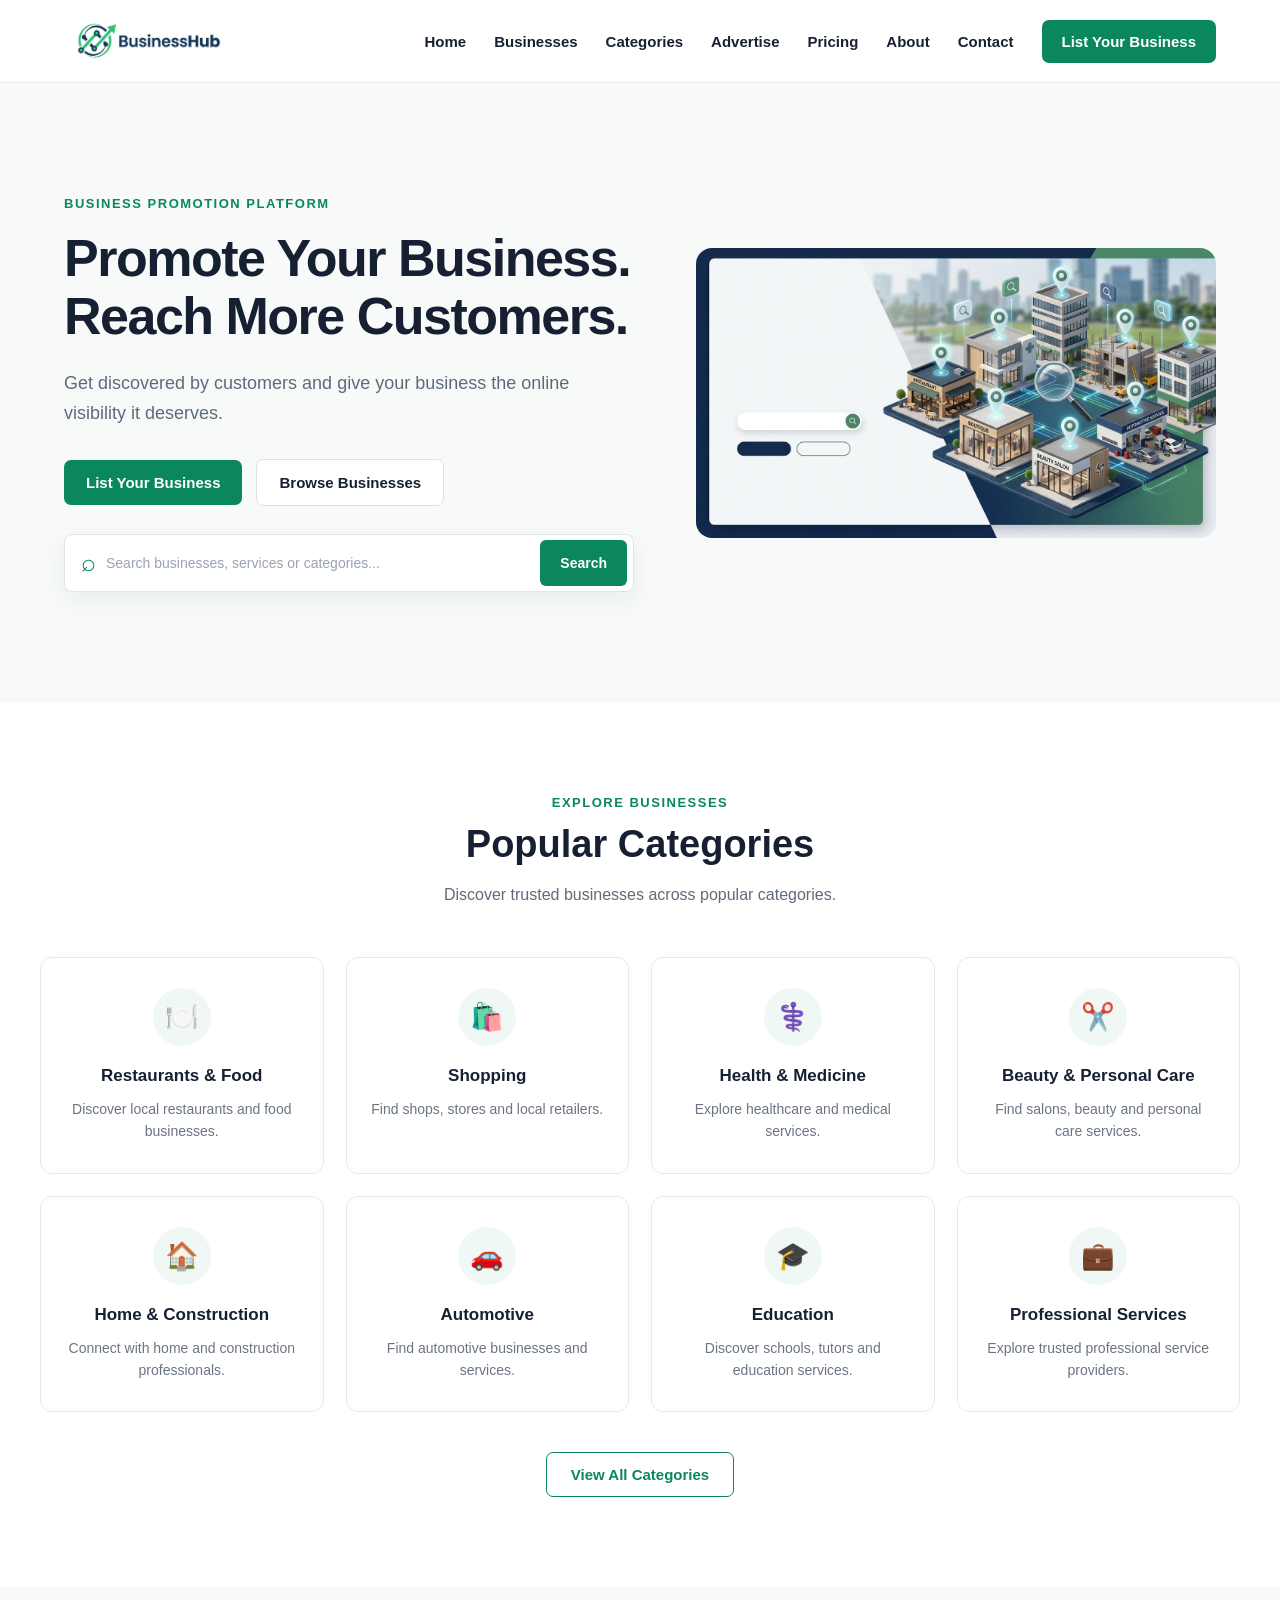
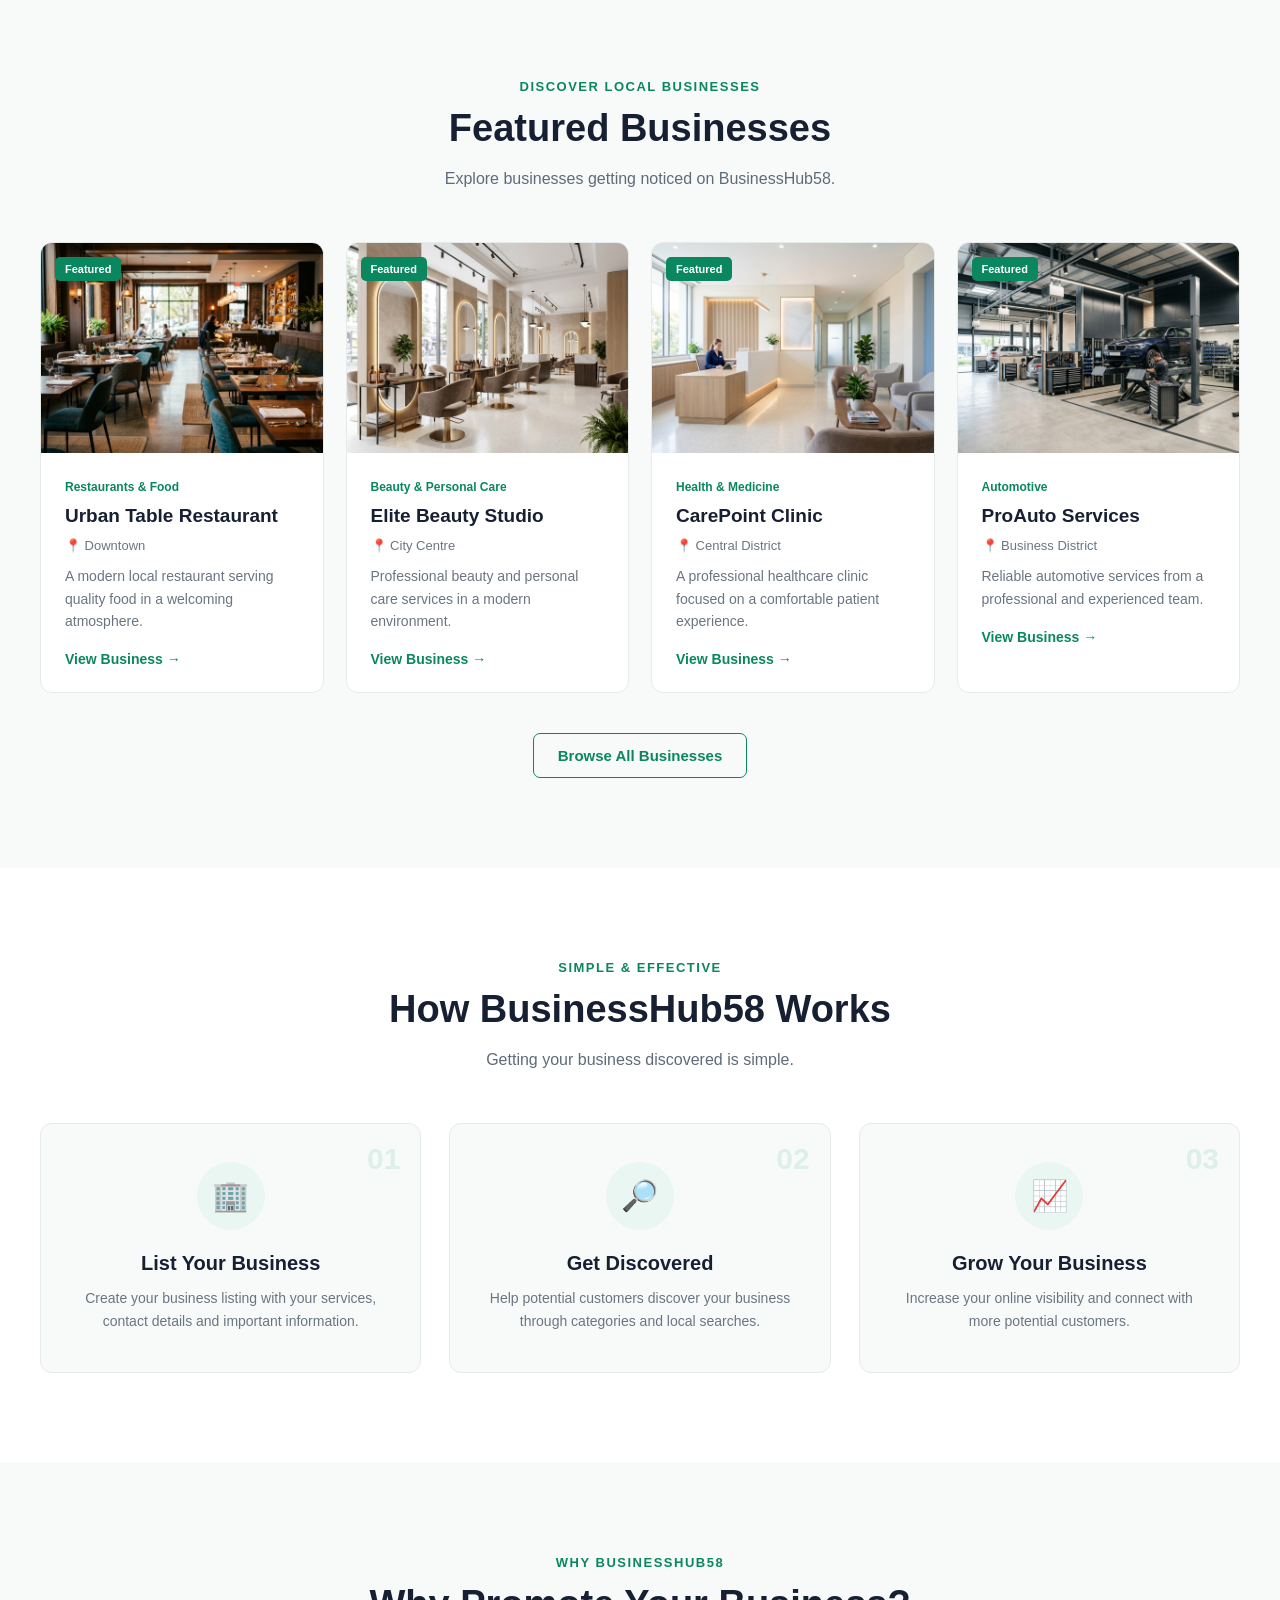
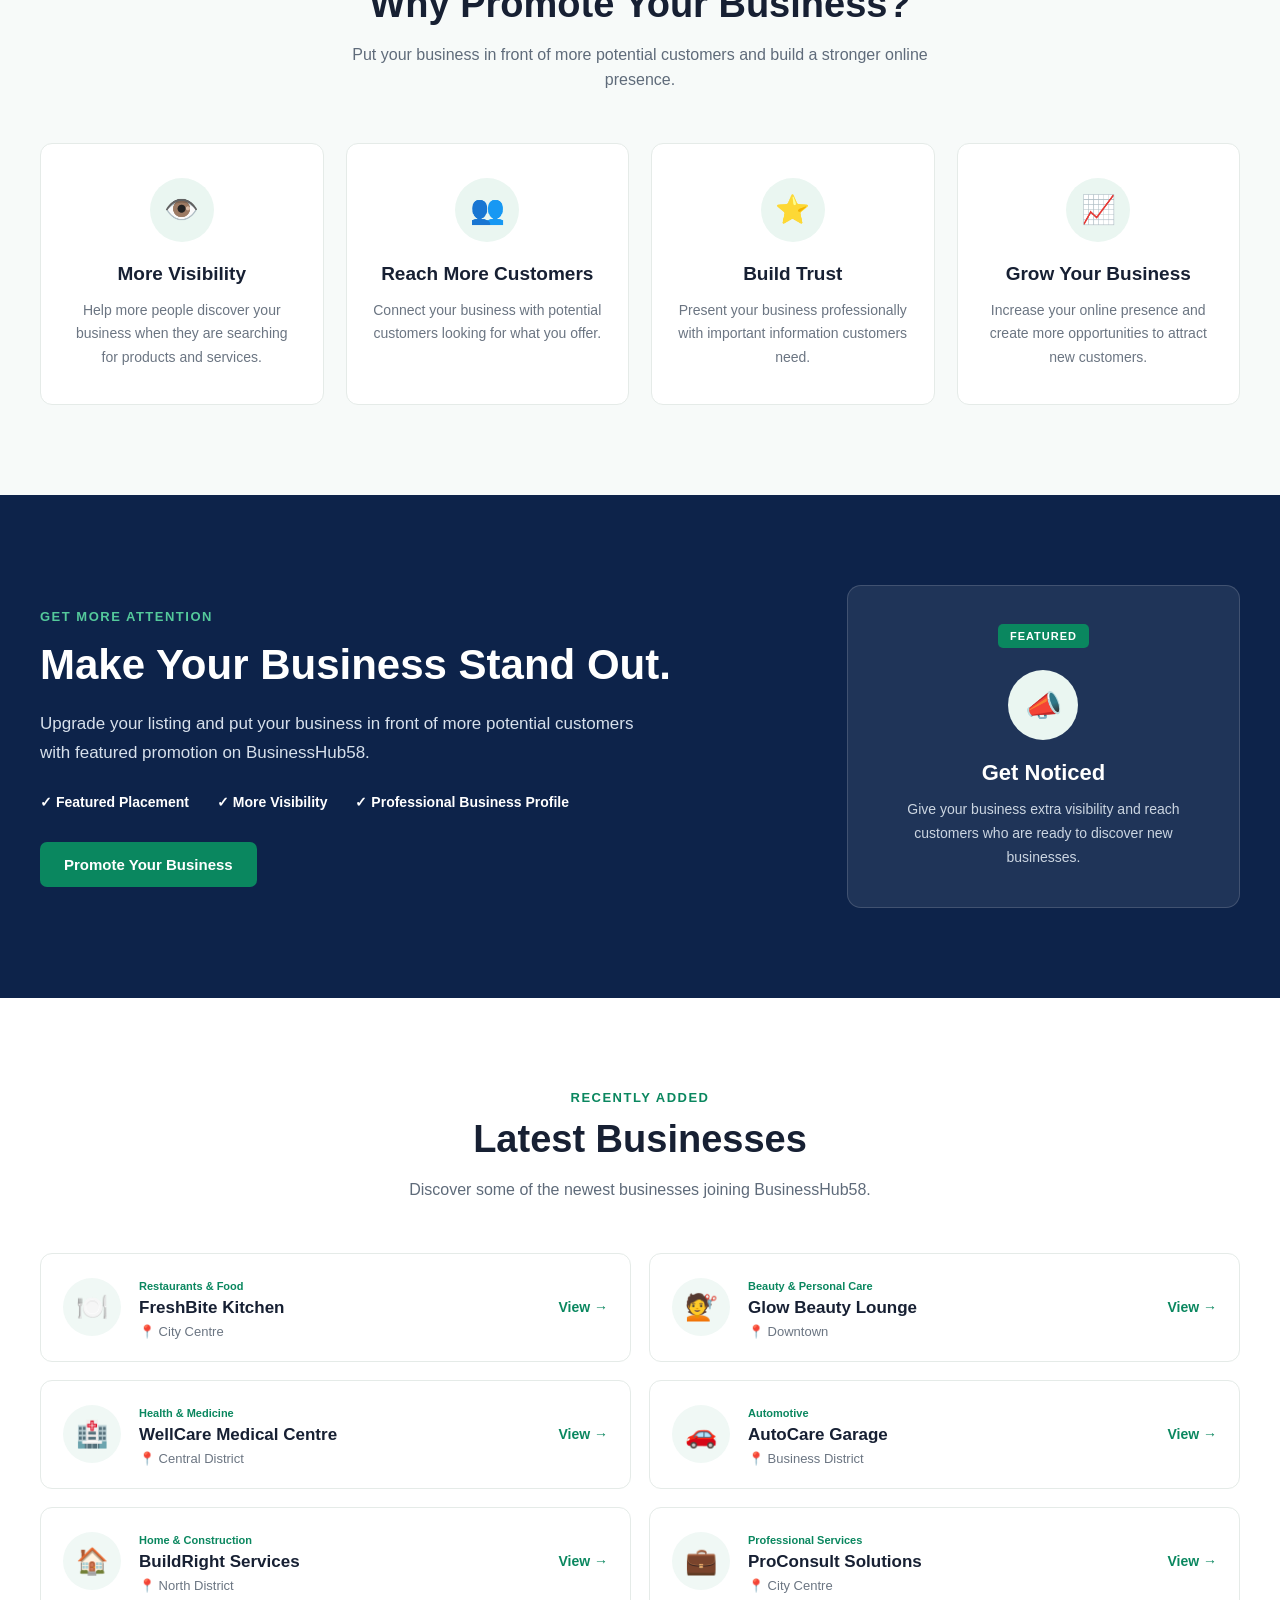
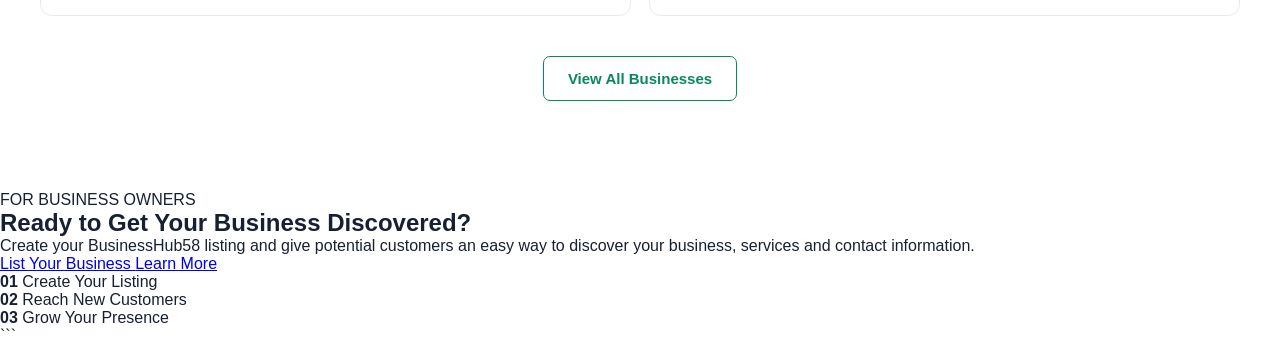
==== index.html @ c96c50dd "Add Business Owner CTA Section to index.html" ====
<!DOCTYPE html>
<html lang="en">
<head>
    <meta charset="UTF-8">
    <meta name="viewport" content="width=device-width, initial-scale=1.0">

    <title>BusinessHub58 | Promote Your Business</title>

    <link rel="stylesheet" href="style.css">
</head>

<body>

    <!-- Header -->
    <header class="header">
        <div class="nav-container">

            <a href="index.html" class="logo">
                <img src="BusinessHub58%20logo.jpg" alt="BusinessHub58">
            </a>

            <nav class="nav-menu">
                <a href="index.html">Home</a>
                <a href="#">Businesses</a>
                <a href="#">Categories</a>
                <a href="#">Advertise</a>
                <a href="#">Pricing</a>
                <a href="#">About</a>
                <a href="#">Contact</a>

                <a href="#" class="business-btn">List Your Business</a>
            </nav>

        </div>
    </header>


    <!-- Hero Section -->
    <section class="hero">
        <div class="hero-container">

            <div class="hero-content">

                <span class="hero-label">BUSINESS PROMOTION PLATFORM</span>

                <h1>Promote Your Business.<br>Reach More Customers.</h1>

                <p>
                    Get discovered by customers and give your business
                    the online visibility it deserves.
                </p>

                <div class="hero-buttons">
                    <a href="#" class="primary-btn">List Your Business</a>
                    <a href="#" class="secondary-btn">Browse Businesses</a>
                </div>

                <div class="hero-search">
                    <span class="search-icon">⌕</span>

                    <input
                        type="text"
                        placeholder="Search businesses, services or categories..."
                    >

                    <button>Search</button>
                </div>

            </div>

            <div class="hero-image">
                <img
                    src="businesshub58-hero.jpg"
                    alt="BusinessHub58 business promotion"
                >
            </div>

        </div>
    </section>
<!-- Popular Categories Section -->
<section class="categories">
    <div class="categories-container">

        <div class="section-heading">
            <span>EXPLORE BUSINESSES</span>
            <h2>Popular Categories</h2>
            <p>Discover trusted businesses across popular categories.</p>
        </div>

        <div class="categories-grid">

            <a href="#" class="category-card">
                <div class="category-icon">🍽️</div>
                <h3>Restaurants & Food</h3>
                <p>Discover local restaurants and food businesses.</p>
            </a>

            <a href="#" class="category-card">
                <div class="category-icon">🛍️</div>
                <h3>Shopping</h3>
                <p>Find shops, stores and local retailers.</p>
            </a>

            <a href="#" class="category-card">
                <div class="category-icon">⚕️</div>
                <h3>Health & Medicine</h3>
                <p>Explore healthcare and medical services.</p>
            </a>

            <a href="#" class="category-card">
                <div class="category-icon">✂️</div>
                <h3>Beauty & Personal Care</h3>
                <p>Find salons, beauty and personal care services.</p>
            </a>

            <a href="#" class="category-card">
                <div class="category-icon">🏠</div>
                <h3>Home & Construction</h3>
                <p>Connect with home and construction professionals.</p>
            </a>

            <a href="#" class="category-card">
                <div class="category-icon">🚗</div>
                <h3>Automotive</h3>
                <p>Find automotive businesses and services.</p>
            </a>

            <a href="#" class="category-card">
                <div class="category-icon">🎓</div>
                <h3>Education</h3>
                <p>Discover schools, tutors and education services.</p>
            </a>

            <a href="#" class="category-card">
                <div class="category-icon">💼</div>
                <h3>Professional Services</h3>
                <p>Explore trusted professional service providers.</p>
            </a>

        </div>

        <div class="categories-action">
            <a href="#" class="view-all-btn">View All Categories</a>
        </div>

    </div>
</section>
    <!-- Featured Businesses Section -->
<section class="featured-businesses">
    <div class="featured-container">

        <div class="section-heading">
            <span>DISCOVER LOCAL BUSINESSES</span>
            <h2>Featured Businesses</h2>
            <p>Explore businesses getting noticed on BusinessHub58.</p>
        </div>

        <div class="featured-grid">

            <!-- Business 1 -->
            <article class="business-card">

                <div class="business-image">
                    <img src="featured-restaurant.jpg" alt="Modern local restaurant">
                    <span class="featured-badge">Featured</span>
                </div>

                <div class="business-content">
                    <span class="business-category">Restaurants & Food</span>

                    <h3>Urban Table Restaurant</h3>

                    <p class="business-location">📍 Downtown</p>

                    <p class="business-description">
                        A modern local restaurant serving quality food in a welcoming atmosphere.
                    </p>

                    <a href="#" class="business-link">View Business →</a>
                </div>

            </article>


            <!-- Business 2 -->
            <article class="business-card">

                <div class="business-image">
                    <img src="featured-salon.jpg" alt="Modern beauty salon">
                    <span class="featured-badge">Featured</span>
                </div>

                <div class="business-content">
                    <span class="business-category">Beauty & Personal Care</span>

                    <h3>Elite Beauty Studio</h3>

                    <p class="business-location">📍 City Centre</p>

                    <p class="business-description">
                        Professional beauty and personal care services in a modern environment.
                    </p>

                    <a href="#" class="business-link">View Business →</a>
                </div>

            </article>


            <!-- Business 3 -->
            <article class="business-card">

                <div class="business-image">
                    <img src="featured-clinic.jpg" alt="Modern medical clinic">
                    <span class="featured-badge">Featured</span>
                </div>

                <div class="business-content">
                    <span class="business-category">Health & Medicine</span>

                    <h3>CarePoint Clinic</h3>

                    <p class="business-location">📍 Central District</p>

                    <p class="business-description">
                        A professional healthcare clinic focused on a comfortable patient experience.
                    </p>

                    <a href="#" class="business-link">View Business →</a>
                </div>

            </article>


            <!-- Business 4 -->
            <article class="business-card">

                <div class="business-image">
                    <img src="featured-automotive.jpg" alt="Modern automotive service workshop">
                    <span class="featured-badge">Featured</span>
                </div>

                <div class="business-content">
                    <span class="business-category">Automotive</span>

                    <h3>ProAuto Services</h3>

                    <p class="business-location">📍 Business District</p>

                    <p class="business-description">
                        Reliable automotive services from a professional and experienced team.
                    </p>

                    <a href="#" class="business-link">View Business →</a>
                </div>

            </article>

        </div>

        <div class="featured-action">
            <a href="#" class="view-all-btn">Browse All Businesses</a>
        </div>

    </div>
</section>
    <!-- How BusinessHub58 Works Section -->
<section class="how-it-works">
    <div class="how-container">

        <div class="section-heading">
            <span>SIMPLE & EFFECTIVE</span>
            <h2>How BusinessHub58 Works</h2>
            <p>Getting your business discovered is simple.</p>
        </div>

        <div class="steps-grid">

            <!-- Step 1 -->
            <div class="step-card">
                <div class="step-number">01</div>

                <div class="step-icon">🏢</div>

                <h3>List Your Business</h3>

                <p>
                    Create your business listing with your services,
                    contact details and important information.
                </p>
            </div>


            <!-- Step 2 -->
            <div class="step-card">
                <div class="step-number">02</div>

                <div class="step-icon">🔎</div>

                <h3>Get Discovered</h3>

                <p>
                    Help potential customers discover your business
                    through categories and local searches.
                </p>
            </div>


            <!-- Step 3 -->
            <div class="step-card">
                <div class="step-number">03</div>

                <div class="step-icon">📈</div>

                <h3>Grow Your Business</h3>

                <p>
                    Increase your online visibility and connect
                    with more potential customers.
                </p>
            </div>

        </div>

    </div>
</section>
    <!-- Why Promote Your Business Section -->
<section class="why-promote">
    <div class="why-container">

        <div class="section-heading">
            <span>WHY BUSINESSHUB58</span>
            <h2>Why Promote Your Business?</h2>
            <p>
                Put your business in front of more potential customers
                and build a stronger online presence.
            </p>
        </div>

        <div class="benefits-grid">

            <!-- Benefit 1 -->
            <div class="benefit-card">

                <div class="benefit-icon">👁️</div>

                <h3>More Visibility</h3>

                <p>
                    Help more people discover your business when
                    they are searching for products and services.
                </p>

            </div>

            <!-- Benefit 2 -->
            <div class="benefit-card">

                <div class="benefit-icon">👥</div>

                <h3>Reach More Customers</h3>

                <p>
                    Connect your business with potential customers
                    looking for what you offer.
                </p>

            </div>

            <!-- Benefit 3 -->
            <div class="benefit-card">

                <div class="benefit-icon">⭐</div>

                <h3>Build Trust</h3>

                <p>
                    Present your business professionally with
                    important information customers need.
                </p>

            </div>

            <!-- Benefit 4 -->
            <div class="benefit-card">

                <div class="benefit-icon">📈</div>

                <h3>Grow Your Business</h3>

                <p>
                    Increase your online presence and create more
                    opportunities to attract new customers.
                </p>

            </div>

        </div>

    </div>
</section>
    <!-- Featured Promotion CTA Section -->
<section class="promotion-cta">
    <div class="promotion-container">

        <div class="promotion-content">

            <span class="promotion-label">GET MORE ATTENTION</span>

            <h2>Make Your Business Stand Out.</h2>

            <p>
                Upgrade your listing and put your business in front of
                more potential customers with featured promotion on
                BusinessHub58.
            </p>

            <div class="promotion-features">

                <span>✓ Featured Placement</span>
                <span>✓ More Visibility</span>
                <span>✓ Professional Business Profile</span>

            </div>

            <a href="#" class="promotion-btn">
                Promote Your Business
            </a>

        </div>

        <div class="promotion-highlight">

            <div class="highlight-badge">FEATURED</div>

            <div class="highlight-icon">📣</div>

            <h3>Get Noticed</h3>

            <p>
                Give your business extra visibility and reach
                customers who are ready to discover new businesses.
            </p>

        </div>

    </div>
</section>
    <!-- Latest Businesses Section -->
<section class="latest-businesses">
    <div class="latest-container">

        <div class="section-heading">
            <span>RECENTLY ADDED</span>
            <h2>Latest Businesses</h2>
            <p>Discover some of the newest businesses joining BusinessHub58.</p>
        </div>

        <div class="latest-grid">

            <!-- Business 1 -->
            <article class="latest-card">

                <div class="latest-icon">🍽️</div>

                <div class="latest-content">
                    <span class="latest-category">Restaurants & Food</span>
                    <h3>FreshBite Kitchen</h3>
                    <p>📍 City Centre</p>
                </div>

                <a href="#" class="latest-link">View →</a>

            </article>

            <!-- Business 2 -->
            <article class="latest-card">

                <div class="latest-icon">💇</div>

                <div class="latest-content">
                    <span class="latest-category">Beauty & Personal Care</span>
                    <h3>Glow Beauty Lounge</h3>
                    <p>📍 Downtown</p>
                </div>

                <a href="#" class="latest-link">View →</a>

            </article>

            <!-- Business 3 -->
            <article class="latest-card">

                <div class="latest-icon">🏥</div>

                <div class="latest-content">
                    <span class="latest-category">Health & Medicine</span>
                    <h3>WellCare Medical Centre</h3>
                    <p>📍 Central District</p>
                </div>

                <a href="#" class="latest-link">View →</a>

            </article>

            <!-- Business 4 -->
            <article class="latest-card">

                <div class="latest-icon">🚗</div>

                <div class="latest-content">
                    <span class="latest-category">Automotive</span>
                    <h3>AutoCare Garage</h3>
                    <p>📍 Business District</p>
                </div>

                <a href="#" class="latest-link">View →</a>

            </article>

            <!-- Business 5 -->
            <article class="latest-card">

                <div class="latest-icon">🏠</div>

                <div class="latest-content">
                    <span class="latest-category">Home & Construction</span>
                    <h3>BuildRight Services</h3>
                    <p>📍 North District</p>
                </div>

                <a href="#" class="latest-link">View →</a>

            </article>

            <!-- Business 6 -->
            <article class="latest-card">

                <div class="latest-icon">💼</div>

                <div class="latest-content">
                    <span class="latest-category">Professional Services</span>
                    <h3>ProConsult Solutions</h3>
                    <p>📍 City Centre</p>
                </div>

                <a href="#" class="latest-link">View →</a>

            </article>

        </div>

        <div class="latest-action">
            <a href="#" class="view-all-btn">View All Businesses</a>
        </div>

    </div>
</section>
    <!-- Business Owner CTA Section -->
<section class="owner-cta">
    <div class="owner-container">

        <div class="owner-content">

            <span class="owner-label">FOR BUSINESS OWNERS</span>

            <h2>Ready to Get Your Business Discovered?</h2>

            <p>
                Create your BusinessHub58 listing and give potential
                customers an easy way to discover your business,
                services and contact information.
            </p>

            <div class="owner-buttons">

                <a href="#" class="owner-primary-btn">
                    List Your Business
                </a>

                <a href="#" class="owner-secondary-btn">
                    Learn More
                </a>

            </div>

        </div>

        <div class="owner-stats">

            <div class="owner-stat">
                <strong>01</strong>
                <span>Create Your Listing</span>
            </div>

            <div class="owner-stat">
                <strong>02</strong>
                <span>Reach New Customers</span>
            </div>

            <div class="owner-stat">
                <strong>03</strong>
                <span>Grow Your Presence</span>
            </div>

        </div>

    </div>
</section>
</body>
</html>
```
---- style.css ----
* {
    margin: 0;
    padding: 0;
    box-sizing: border-box;
}

body {
    font-family: Arial, Helvetica, sans-serif;
    background: #ffffff;
    color: #172033;
}

/* Header */

.header {
    width: 100%;
    background: #ffffff;
    border-bottom: 1px solid #e9edf2;
}

.nav-container {
    max-width: 1200px;
    margin: 0 auto;
    height: 82px;
    padding: 0 24px;

    display: flex;
    align-items: center;
    justify-content: space-between;
}

.logo {
    display: flex;
    align-items: center;
    text-decoration: none;
}

.logo img {
    width: 170px;
    height: auto;
    display: block;
}

.nav-menu {
    display: flex;
    align-items: center;
    gap: 28px;
}

.nav-menu a {
    text-decoration: none;
    color: #172033;
    font-size: 15px;
    font-weight: 600;
    transition: 0.3s ease;
}

.nav-menu a:hover {
    color: #0a875f;
}

.business-btn {
    background: #0a875f;
    color: #ffffff !important;
    padding: 13px 20px;
    border-radius: 7px;
    transition: 0.3s ease;
}

.business-btn:hover {
    background: #076b4b;
}

/* Hero Section */

.hero {
    width: 100%;
    background: #f7faf9;
}

.hero-container {
    max-width: 1200px;
    min-height: 620px;
    margin: 0 auto;
    padding: 70px 24px;

    display: flex;
    align-items: center;
    justify-content: space-between;
    gap: 50px;
}

.hero-content {
    flex: 1;
    max-width: 590px;
}

.hero-label {
    display: inline-block;
    margin-bottom: 18px;
    color: #0a875f;
    font-size: 13px;
    font-weight: 700;
    letter-spacing: 1.5px;
}

.hero-content h1 {
    margin-bottom: 22px;
    color: #172033;
    font-size: 52px;
    line-height: 1.12;
    font-weight: 800;
    letter-spacing: -1.5px;
}

.hero-content p {
    max-width: 520px;
    margin-bottom: 30px;
    color: #5f6b7a;
    font-size: 18px;
    line-height: 1.7;
}

.hero-buttons {
    display: flex;
    align-items: center;
    gap: 14px;
    margin-bottom: 28px;
}

.primary-btn,
.secondary-btn {
    text-decoration: none;
    padding: 14px 22px;
    border-radius: 7px;
    font-size: 15px;
    font-weight: 700;
    transition: 0.3s ease;
}

.primary-btn {
    background: #0a875f;
    color: #ffffff;
}

.primary-btn:hover {
    background: #076b4b;
}

.secondary-btn {
    background: #ffffff;
    color: #172033;
    border: 1px solid #dce3e8;
}

.secondary-btn:hover {
    border-color: #0a875f;
    color: #0a875f;
}

.hero-search {
    max-width: 570px;
    height: 58px;
    background: #ffffff;
    border: 1px solid #dfe6e3;
    border-radius: 8px;
    padding: 6px 6px 6px 16px;

    display: flex;
    align-items: center;
    box-shadow: 0 8px 25px rgba(23, 32, 51, 0.06);
}

.search-icon {
    margin-right: 10px;
    color: #0a875f;
    font-size: 25px;
}

.hero-search input {
    flex: 1;
    border: none;
    outline: none;
    font-size: 14px;
    color: #172033;
}

.hero-search input::placeholder {
    color: #9aa4af;
}

.hero-search button {
    height: 46px;
    padding: 0 20px;
    border: none;
    border-radius: 6px;
    background: #0a875f;
    color: #ffffff;
    font-size: 14px;
    font-weight: 700;
    cursor: pointer;
}

.hero-image {
    flex: 1;
    max-width: 520px;
}

.hero-image img {
    width: 100%;
    height: auto;
    display: block;
    border-radius: 16px;
}
/* Popular Categories Section */

.categories {
    width: 100%;
    background: #ffffff;
    padding: 90px 24px;
}

.categories-container {
    max-width: 1200px;
    margin: 0 auto;
}

.section-heading {
    max-width: 650px;
    margin: 0 auto 50px;
    text-align: center;
}

.section-heading span {
    display: inline-block;
    margin-bottom: 12px;
    color: #0a875f;
    font-size: 13px;
    font-weight: 700;
    letter-spacing: 1.5px;
}

.section-heading h2 {
    margin-bottom: 14px;
    color: #172033;
    font-size: 38px;
    line-height: 1.2;
    font-weight: 800;
}

.section-heading p {
    color: #5f6b7a;
    font-size: 16px;
    line-height: 1.6;
}

.categories-grid {
    display: grid;
    grid-template-columns: repeat(4, 1fr);
    gap: 22px;
}

.category-card {
    padding: 30px 24px;
    background: #ffffff;
    border: 1px solid #e5ebe8;
    border-radius: 12px;
    text-decoration: none;
    text-align: center;
    transition: 0.3s ease;
}

.category-card:hover {
    border-color: #0a875f;
    transform: translateY(-5px);
    box-shadow: 0 12px 30px rgba(23, 32, 51, 0.08);
}

.category-icon {
    width: 58px;
    height: 58px;
    margin: 0 auto 18px;
    border-radius: 50%;
    background: #f0f8f5;

    display: flex;
    align-items: center;
    justify-content: center;

    font-size: 27px;
}

.category-card h3 {
    margin-bottom: 10px;
    color: #172033;
    font-size: 17px;
    line-height: 1.4;
    font-weight: 700;
}

.category-card p {
    color: #6b7582;
    font-size: 14px;
    line-height: 1.6;
}

.categories-action {
    margin-top: 40px;
    text-align: center;
}

.view-all-btn {
    display: inline-block;
    padding: 13px 24px;
    border: 1px solid #0a875f;
    border-radius: 7px;
    color: #0a875f;
    text-decoration: none;
    font-size: 15px;
    font-weight: 700;
    transition: 0.3s ease;
}

.view-all-btn:hover {
    background: #0a875f;
    color: #ffffff;
}
/* Featured Businesses Section */

.featured-businesses {
    width: 100%;
    background: #f7faf9;
    padding: 90px 24px;
}

.featured-container {
    max-width: 1200px;
    margin: 0 auto;
}

.featured-grid {
    display: grid;
    grid-template-columns: repeat(4, 1fr);
    gap: 22px;
}

.business-card {
    overflow: hidden;
    background: #ffffff;
    border: 1px solid #e5ebe8;
    border-radius: 12px;
    transition: 0.3s ease;
}

.business-card:hover {
    transform: translateY(-5px);
    box-shadow: 0 12px 30px rgba(23, 32, 51, 0.08);
}

.business-image {
    position: relative;
    width: 100%;
    height: 210px;
    overflow: hidden;
}

.business-image img {
    width: 100%;
    height: 100%;
    object-fit: cover;
    display: block;
    transition: 0.4s ease;
}

.business-card:hover .business-image img {
    transform: scale(1.04);
}

.featured-badge {
    position: absolute;
    top: 14px;
    left: 14px;
    padding: 6px 10px;
    border-radius: 5px;
    background: #0a875f;
    color: #ffffff;
    font-size: 11px;
    font-weight: 700;
}

.business-content {
    padding: 24px;
}

.business-category {
    display: inline-block;
    margin-bottom: 10px;
    color: #0a875f;
    font-size: 12px;
    font-weight: 700;
}

.business-content h3 {
    margin-bottom: 10px;
    color: #172033;
    font-size: 19px;
    line-height: 1.3;
    font-weight: 700;
}

.business-location {
    margin-bottom: 12px;
    color: #6b7582;
    font-size: 13px;
}

.business-description {
    margin-bottom: 18px;
    color: #6b7582;
    font-size: 14px;
    line-height: 1.6;
}

.business-link {
    color: #0a875f;
    text-decoration: none;
    font-size: 14px;
    font-weight: 700;
}

.business-link:hover {
    color: #076b4b;
}

.featured-action {
    margin-top: 40px;
    text-align: center;
}
/* How BusinessHub58 Works Section */

.how-it-works {
    width: 100%;
    background: #ffffff;
    padding: 90px 24px;
}

.how-container {
    max-width: 1200px;
    margin: 0 auto;
}

.steps-grid {
    display: grid;
    grid-template-columns: repeat(3, 1fr);
    gap: 28px;
}

.step-card {
    position: relative;
    padding: 38px 30px;
    background: #f7faf9;
    border: 1px solid #e5ebe8;
    border-radius: 12px;
    text-align: center;
    transition: 0.3s ease;
}

.step-card:hover {
    transform: translateY(-5px);
    border-color: #0a875f;
    box-shadow: 0 12px 30px rgba(23, 32, 51, 0.07);
}

.step-number {
    position: absolute;
    top: 18px;
    right: 20px;
    color: #dcefe8;
    font-size: 30px;
    font-weight: 800;
}

.step-icon {
    width: 68px;
    height: 68px;
    margin: 0 auto 22px;
    border-radius: 50%;
    background: #eaf6f1;

    display: flex;
    align-items: center;
    justify-content: center;

    font-size: 30px;
}

.step-card h3 {
    margin-bottom: 12px;
    color: #172033;
    font-size: 20px;
    font-weight: 700;
}

.step-card p {
    color: #6b7582;
    font-size: 14px;
    line-height: 1.7;
}
/* Why Promote Your Business Section */

.why-promote {
    width: 100%;
    background: #f7faf9;
    padding: 90px 24px;
}

.why-container {
    max-width: 1200px;
    margin: 0 auto;
}

.benefits-grid {
    display: grid;
    grid-template-columns: repeat(4, 1fr);
    gap: 22px;
}

.benefit-card {
    padding: 34px 26px;
    background: #ffffff;
    border: 1px solid #e5ebe8;
    border-radius: 12px;
    text-align: center;
    transition: 0.3s ease;
}

.benefit-card:hover {
    transform: translateY(-5px);
    border-color: #0a875f;
    box-shadow: 0 12px 30px rgba(23, 32, 51, 0.08);
}

.benefit-icon {
    width: 64px;
    height: 64px;
    margin: 0 auto 20px;
    border-radius: 50%;
    background: #eaf6f1;

    display: flex;
    align-items: center;
    justify-content: center;

    font-size: 28px;
}

.benefit-card h3 {
    margin-bottom: 12px;
    color: #172033;
    font-size: 19px;
    line-height: 1.3;
    font-weight: 700;
}

.benefit-card p {
    color: #6b7582;
    font-size: 14px;
    line-height: 1.7;
}
/* Featured Promotion CTA Section */

.promotion-cta {
    width: 100%;
    background: #0d234a;
    padding: 90px 24px;
}

.promotion-container {
    max-width: 1200px;
    margin: 0 auto;

    display: grid;
    grid-template-columns: 1.5fr 0.8fr;
    align-items: center;
    gap: 70px;
}

.promotion-content {
    max-width: 700px;
}

.promotion-label {
    display: inline-block;
    margin-bottom: 16px;
    color: #54c99b;
    font-size: 13px;
    font-weight: 700;
    letter-spacing: 1.5px;
}

.promotion-content h2 {
    margin-bottom: 20px;
    color: #ffffff;
    font-size: 42px;
    line-height: 1.2;
    font-weight: 800;
}

.promotion-content > p {
    max-width: 620px;
    margin-bottom: 26px;
    color: #d7e0eb;
    font-size: 17px;
    line-height: 1.7;
}

.promotion-features {
    display: flex;
    flex-wrap: wrap;
    gap: 18px 28px;
    margin-bottom: 32px;
}

.promotion-features span {
    color: #ffffff;
    font-size: 14px;
    font-weight: 600;
}

.promotion-btn {
    display: inline-block;
    padding: 14px 24px;
    border-radius: 7px;
    background: #0a875f;
    color: #ffffff;
    text-decoration: none;
    font-size: 15px;
    font-weight: 700;
    transition: 0.3s ease;
}

.promotion-btn:hover {
    background: #12a875;
    transform: translateY(-2px);
}

.promotion-highlight {
    padding: 38px 30px;
    background: rgba(255, 255, 255, 0.08);
    border: 1px solid rgba(255, 255, 255, 0.15);
    border-radius: 14px;
    text-align: center;
}

.highlight-badge {
    display: inline-block;
    margin-bottom: 22px;
    padding: 6px 12px;
    border-radius: 5px;
    background: #0a875f;
    color: #ffffff;
    font-size: 11px;
    font-weight: 700;
    letter-spacing: 1px;
}

.highlight-icon {
    width: 70px;
    height: 70px;
    margin: 0 auto 20px;
    border-radius: 50%;
    background: #eaf6f1;

    display: flex;
    align-items: center;
    justify-content: center;

    font-size: 30px;
}

.promotion-highlight h3 {
    margin-bottom: 12px;
    color: #ffffff;
    font-size: 22px;
    font-weight: 700;
}

.promotion-highlight p {
    color: #cbd5e1;
    font-size: 14px;
    line-height: 1.7;
}
/* Latest Businesses Section */

.latest-businesses {
    width: 100%;
    background: #ffffff;
    padding: 90px 24px;
}

.latest-container {
    max-width: 1200px;
    margin: 0 auto;
}

.latest-grid {
    display: grid;
    grid-template-columns: repeat(2, 1fr);
    gap: 18px;
}

.latest-card {
    display: flex;
    align-items: center;
    gap: 18px;
    padding: 22px;
    background: #ffffff;
    border: 1px solid #e5ebe8;
    border-radius: 12px;
    transition: 0.3s ease;
}

.latest-card:hover {
    transform: translateY(-3px);
    border-color: #0a875f;
    box-shadow: 0 10px 25px rgba(23, 32, 51, 0.07);
}

.latest-icon {
    flex: 0 0 58px;
    width: 58px;
    height: 58px;
    border-radius: 50%;
    background: #f0f8f5;

    display: flex;
    align-items: center;
    justify-content: center;

    font-size: 26px;
}

.latest-content {
    flex: 1;
}

.latest-category {
    display: inline-block;
    margin-bottom: 5px;
    color: #0a875f;
    font-size: 11px;
    font-weight: 700;
}

.latest-content h3 {
    margin-bottom: 5px;
    color: #172033;
    font-size: 17px;
    line-height: 1.3;
    font-weight: 700;
}

.latest-content p {
    color: #6b7582;
    font-size: 13px;
}

.latest-link {
    flex-shrink: 0;
    color: #0a875f;
    text-decoration: none;
    font-size: 14px;
    font-weight: 700;
}

.latest-link:hover {
    color: #076b4b;
}

.latest-action {
    margin-top: 40px;
    text-align: center;
}
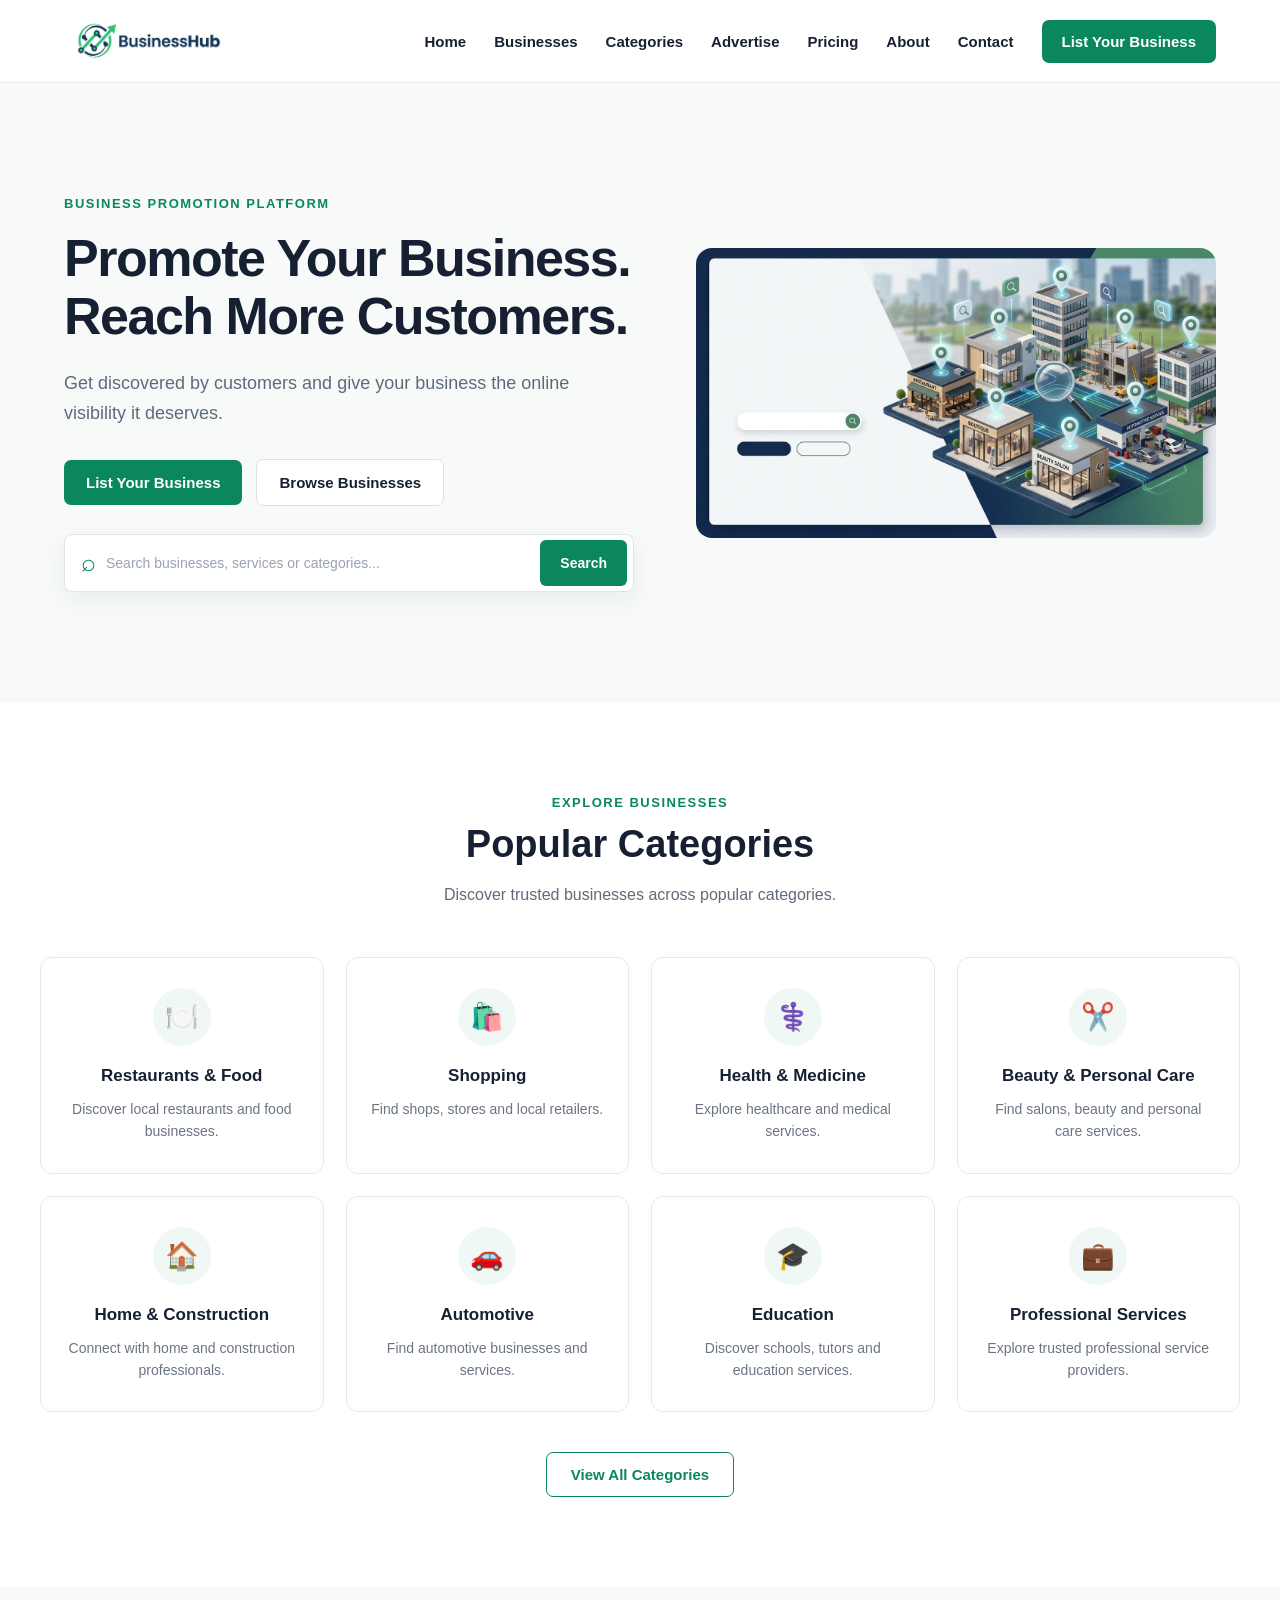
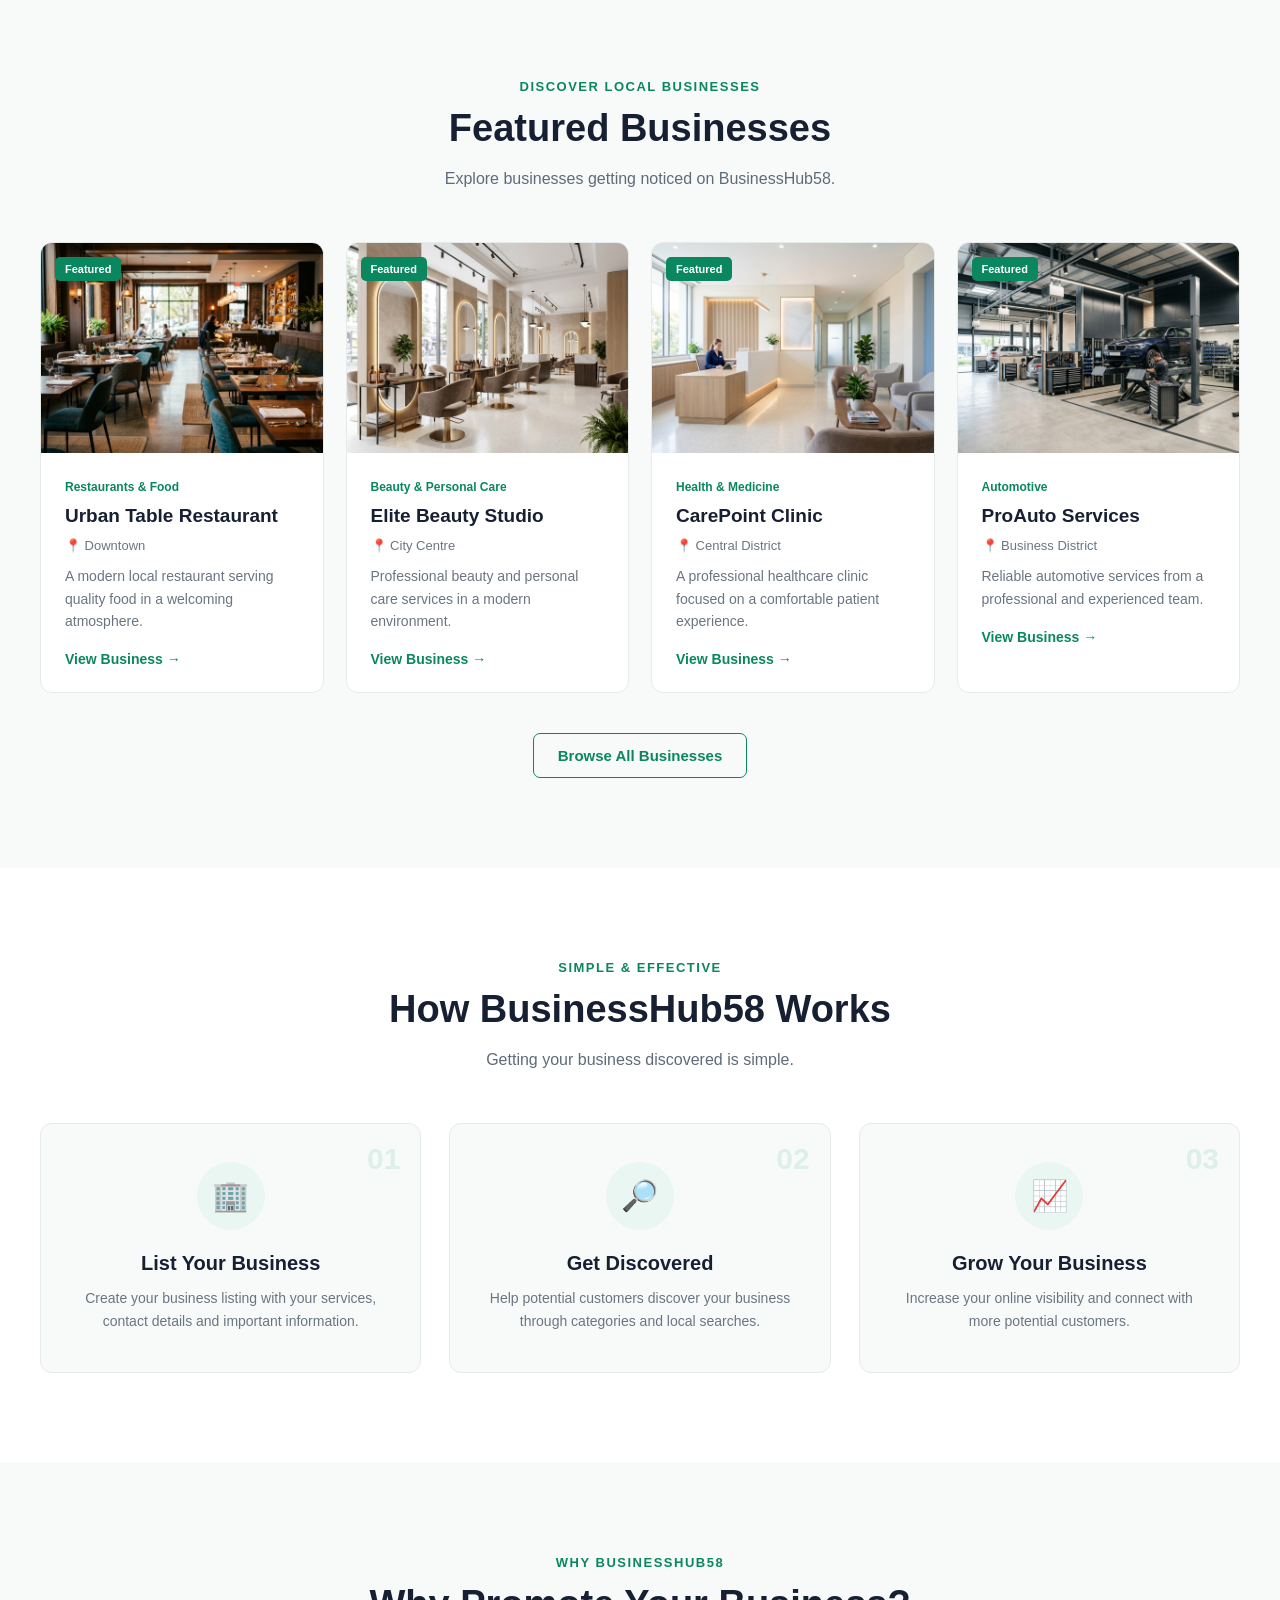
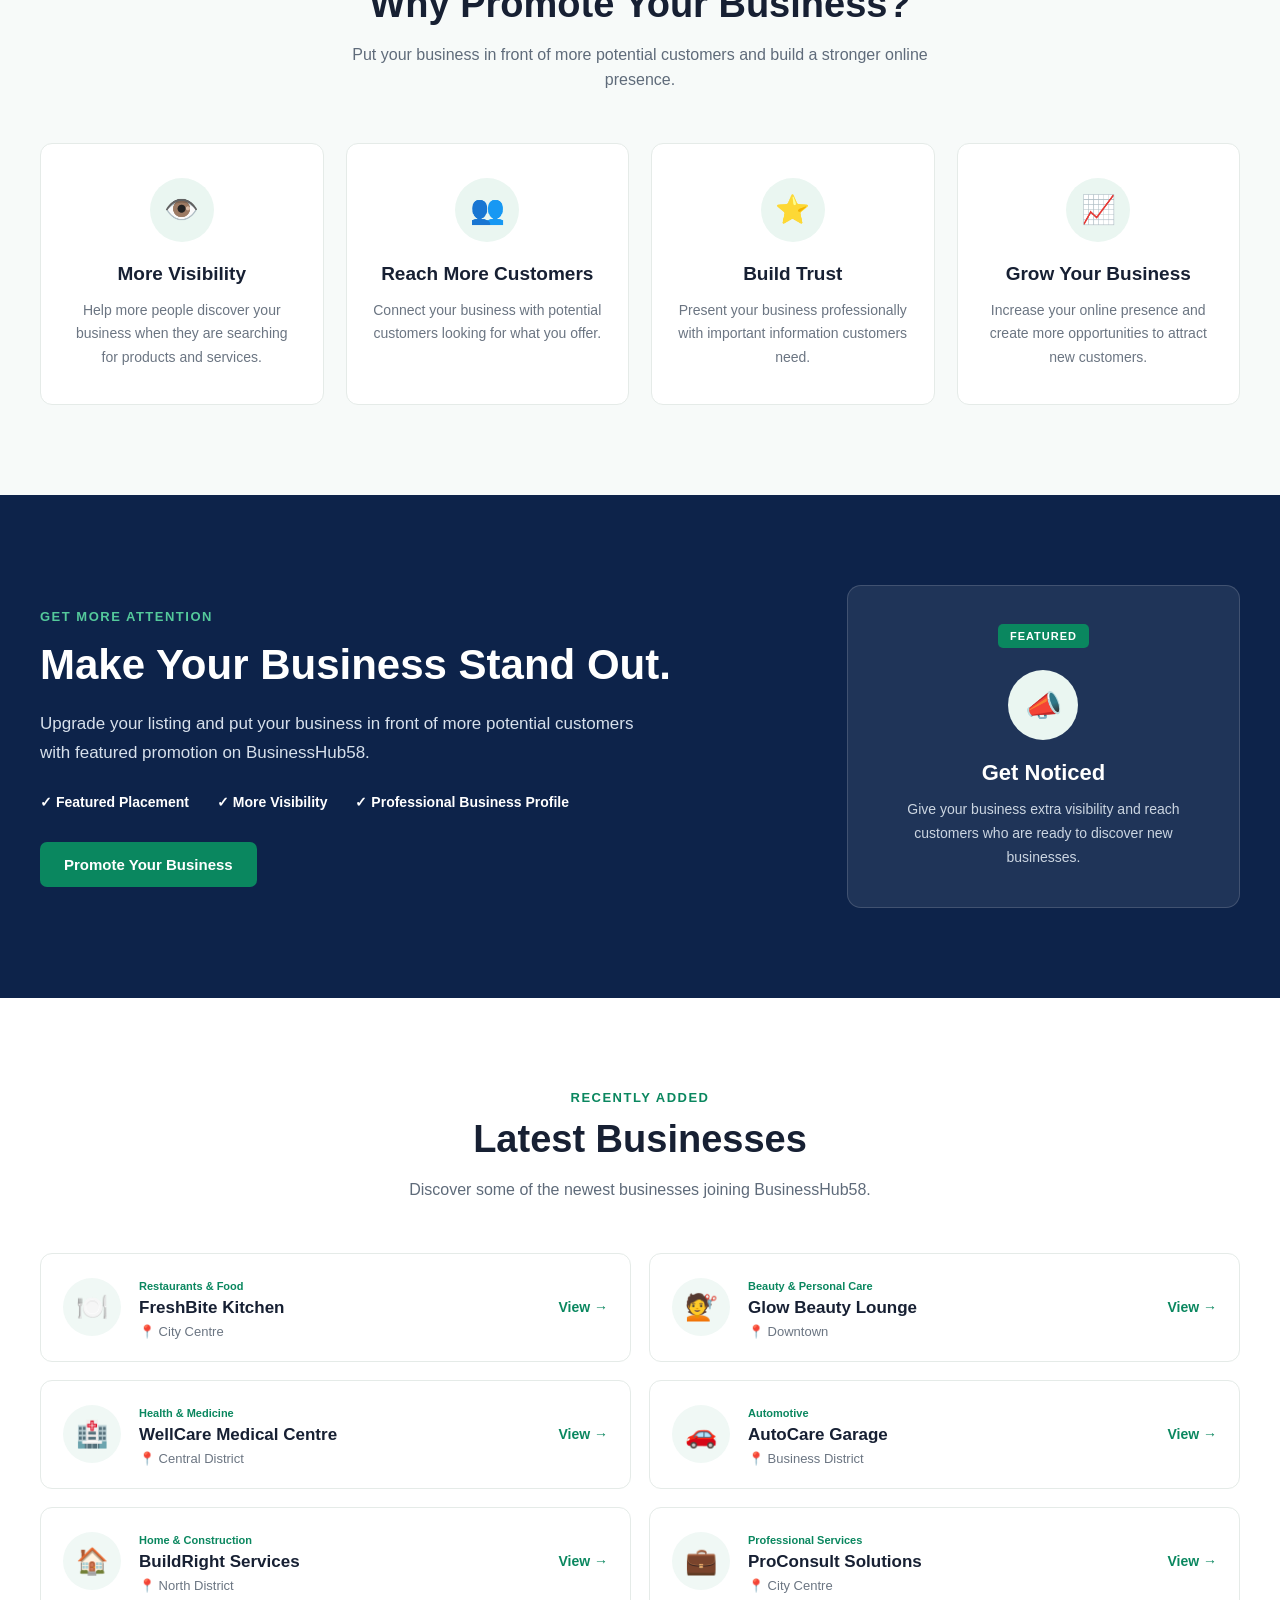
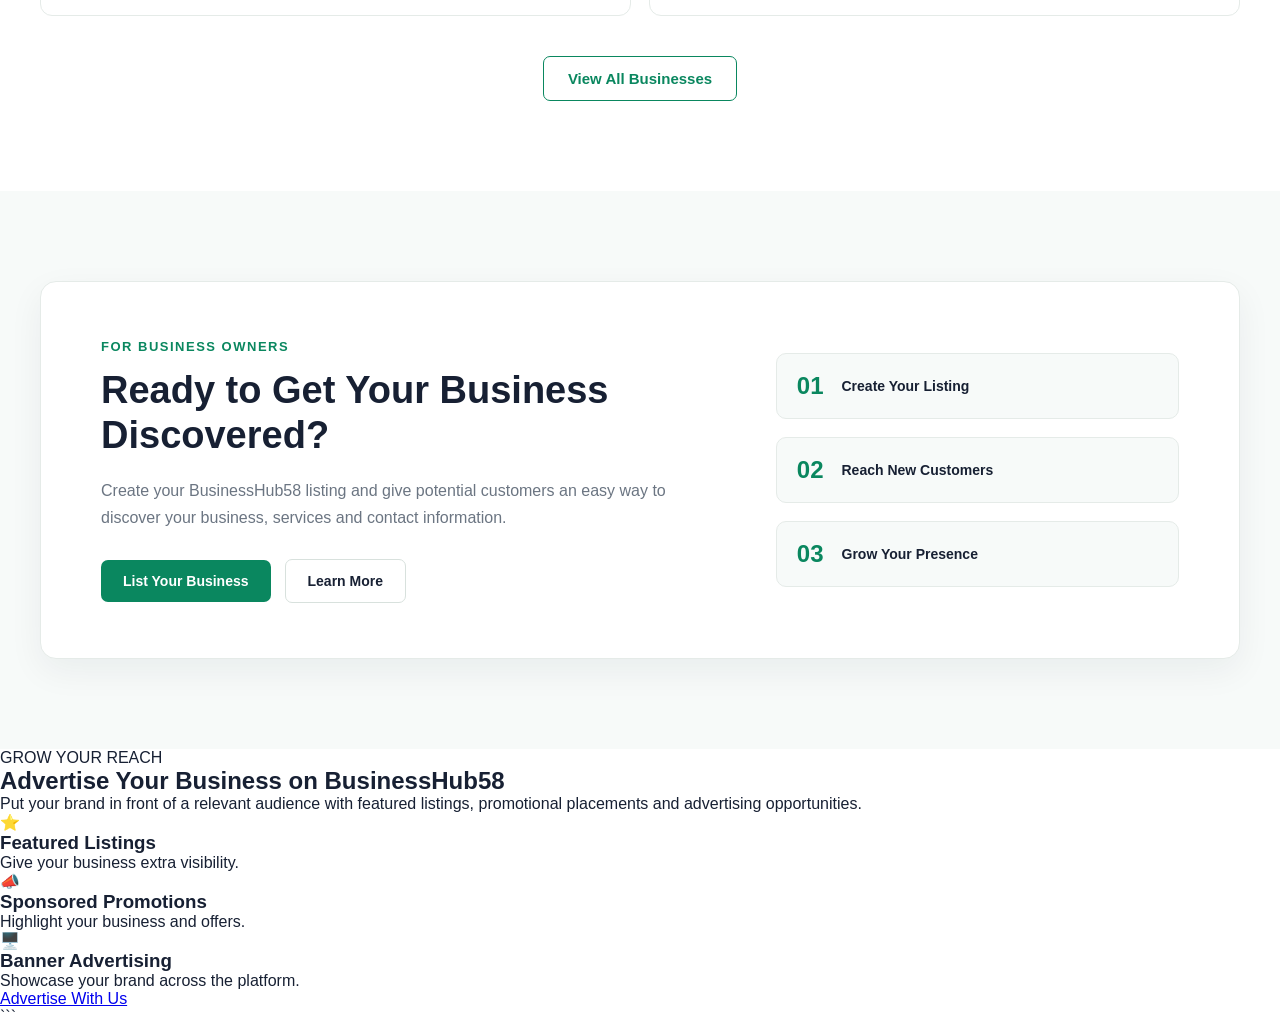
==== commit 39ae5ae6: "Update index.html" ====
--- a/index.html
+++ b/index.html
@@ -608,6 +608,58 @@
 
     </div>
 </section>
+    <!-- Advertise With Us Section -->
+<section class="advertise-section">
+    <div class="advertise-container">
+
+        <div class="advertise-content">
+
+            <span class="advertise-label">GROW YOUR REACH</span>
+
+            <h2>Advertise Your Business on BusinessHub58</h2>
+
+            <p>
+                Put your brand in front of a relevant audience with
+                featured listings, promotional placements and
+                advertising opportunities.
+            </p>
+
+            <div class="advertise-options">
+
+                <div class="advertise-option">
+                    <span class="advertise-option-icon">⭐</span>
+                    <div>
+                        <h3>Featured Listings</h3>
+                        <p>Give your business extra visibility.</p>
+                    </div>
+                </div>
+
+                <div class="advertise-option">
+                    <span class="advertise-option-icon">📣</span>
+                    <div>
+                        <h3>Sponsored Promotions</h3>
+                        <p>Highlight your business and offers.</p>
+                    </div>
+                </div>
+
+                <div class="advertise-option">
+                    <span class="advertise-option-icon">🖥️</span>
+                    <div>
+                        <h3>Banner Advertising</h3>
+                        <p>Showcase your brand across the platform.</p>
+                    </div>
+                </div>
+
+            </div>
+
+            <a href="#" class="advertise-btn">
+                Advertise With Us
+            </a>
+
+        </div>
+
+    </div>
+</section>
 </body>
 </html>
 ```
--- a/style.css
+++ b/style.css
@@ -781,3 +781,120 @@
     margin-top: 40px;
     text-align: center;
 }
+/* Business Owner CTA Section */
+
+.owner-cta {
+    width: 100%;
+    background: #f7faf9;
+    padding: 90px 24px;
+}
+
+.owner-container {
+    max-width: 1200px;
+    margin: 0 auto;
+    padding: 55px 60px;
+
+    display: grid;
+    grid-template-columns: 1.5fr 1fr;
+    align-items: center;
+    gap: 70px;
+
+    background: #ffffff;
+    border: 1px solid #e5ebe8;
+    border-radius: 16px;
+    box-shadow: 0 12px 35px rgba(23, 32, 51, 0.06);
+}
+
+.owner-content {
+    max-width: 650px;
+}
+
+.owner-label {
+    display: inline-block;
+    margin-bottom: 14px;
+    color: #0a875f;
+    font-size: 13px;
+    font-weight: 700;
+    letter-spacing: 1.5px;
+}
+
+.owner-content h2 {
+    margin-bottom: 18px;
+    color: #172033;
+    font-size: 38px;
+    line-height: 1.2;
+    font-weight: 800;
+}
+
+.owner-content p {
+    max-width: 600px;
+    margin-bottom: 28px;
+    color: #6b7582;
+    font-size: 16px;
+    line-height: 1.7;
+}
+
+.owner-buttons {
+    display: flex;
+    align-items: center;
+    gap: 14px;
+}
+
+.owner-primary-btn,
+.owner-secondary-btn {
+    display: inline-block;
+    padding: 13px 22px;
+    border-radius: 7px;
+    text-decoration: none;
+    font-size: 14px;
+    font-weight: 700;
+    transition: 0.3s ease;
+}
+
+.owner-primary-btn {
+    background: #0a875f;
+    color: #ffffff;
+}
+
+.owner-primary-btn:hover {
+    background: #076b4b;
+}
+
+.owner-secondary-btn {
+    border: 1px solid #d8e1dd;
+    background: #ffffff;
+    color: #172033;
+}
+
+.owner-secondary-btn:hover {
+    border-color: #0a875f;
+    color: #0a875f;
+}
+
+.owner-stats {
+    display: flex;
+    flex-direction: column;
+    gap: 18px;
+}
+
+.owner-stat {
+    display: flex;
+    align-items: center;
+    gap: 18px;
+    padding: 18px 20px;
+    background: #f7faf9;
+    border: 1px solid #e5ebe8;
+    border-radius: 10px;
+}
+
+.owner-stat strong {
+    color: #0a875f;
+    font-size: 24px;
+    font-weight: 800;
+}
+
+.owner-stat span {
+    color: #172033;
+    font-size: 14px;
+    font-weight: 700;
+}
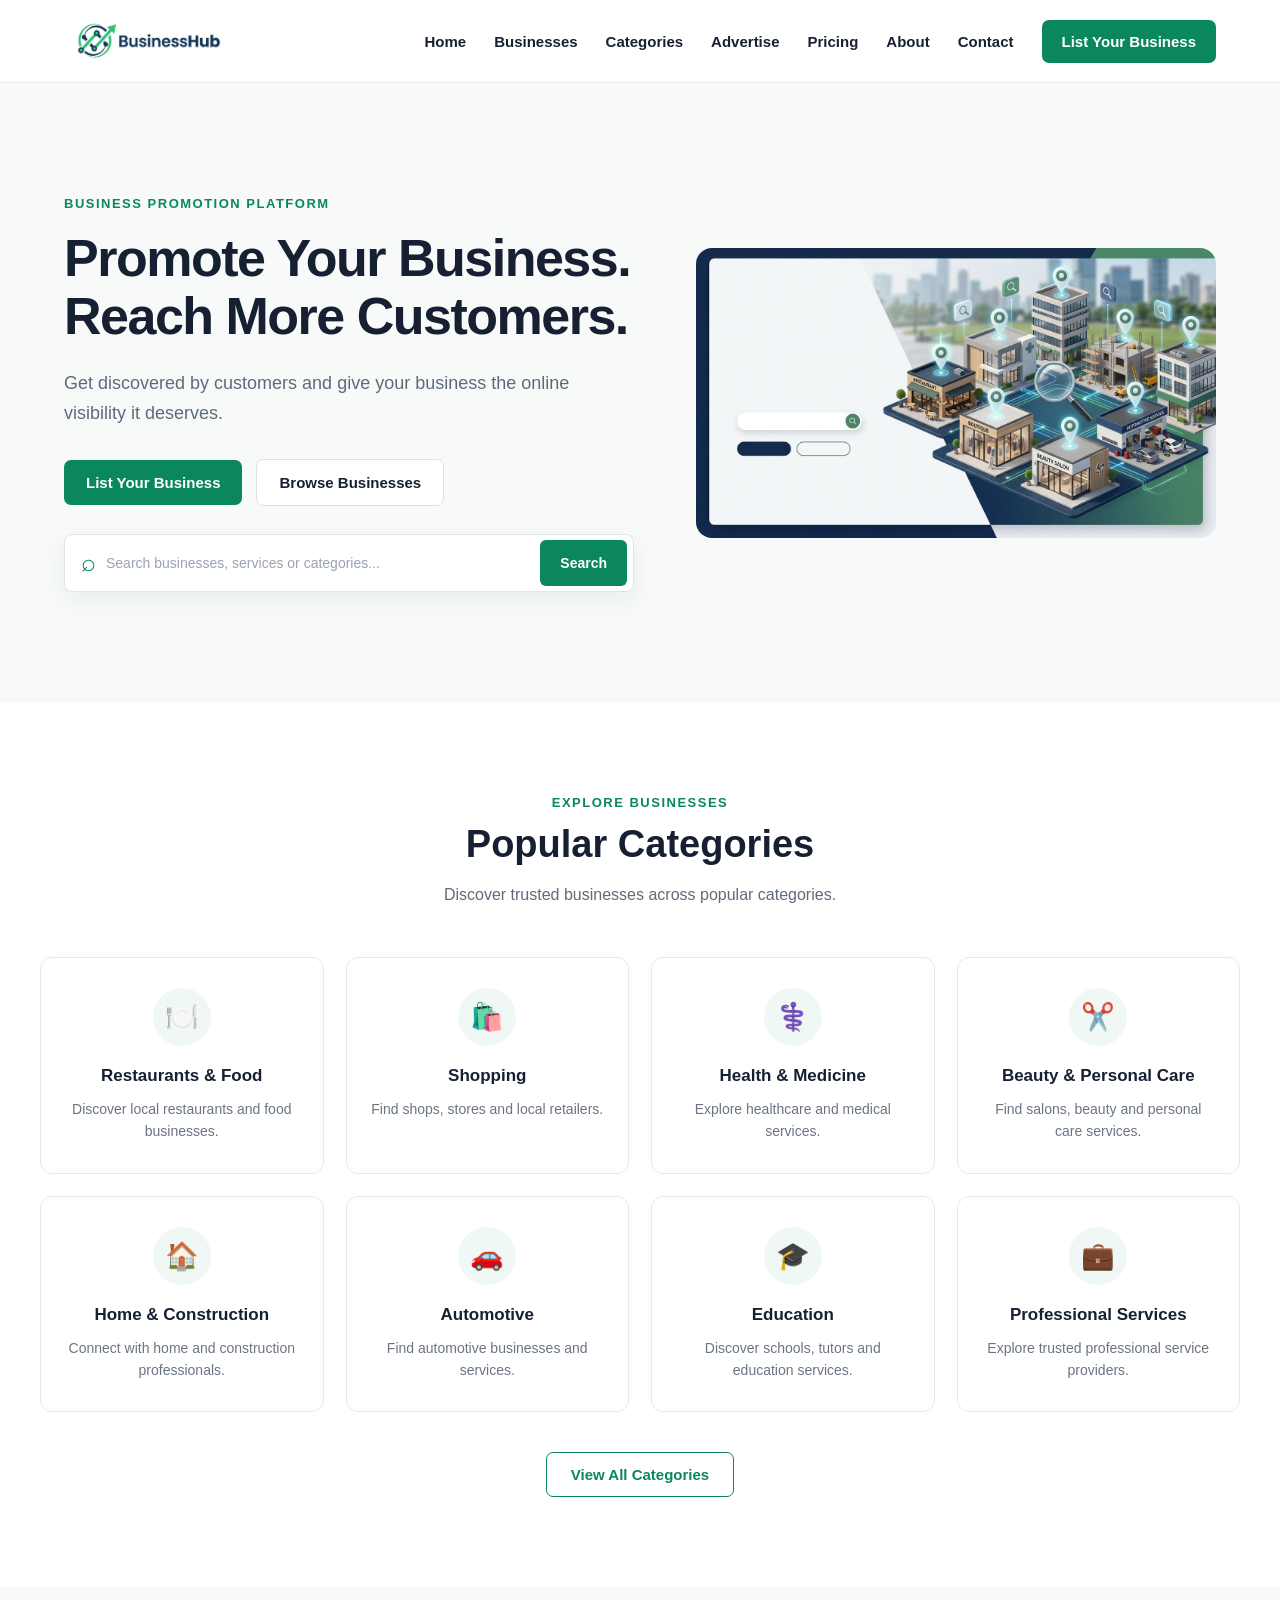
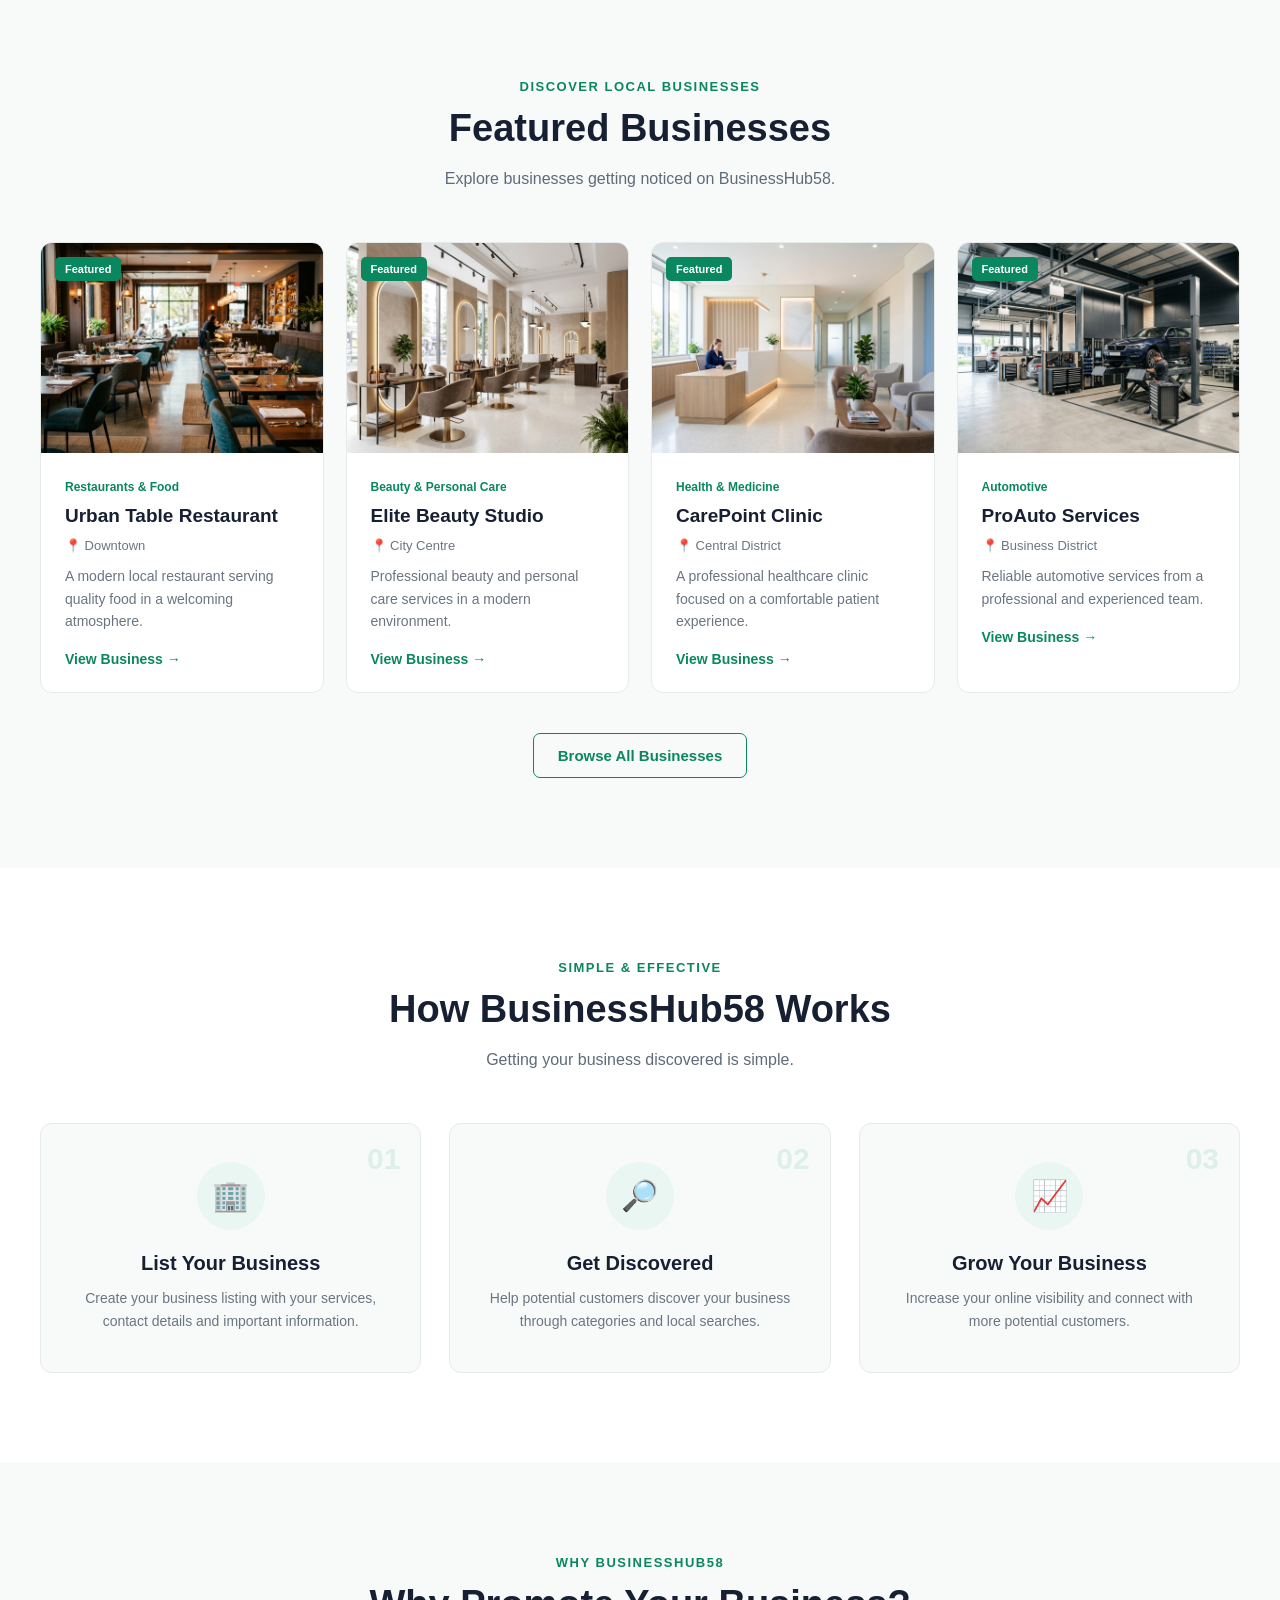
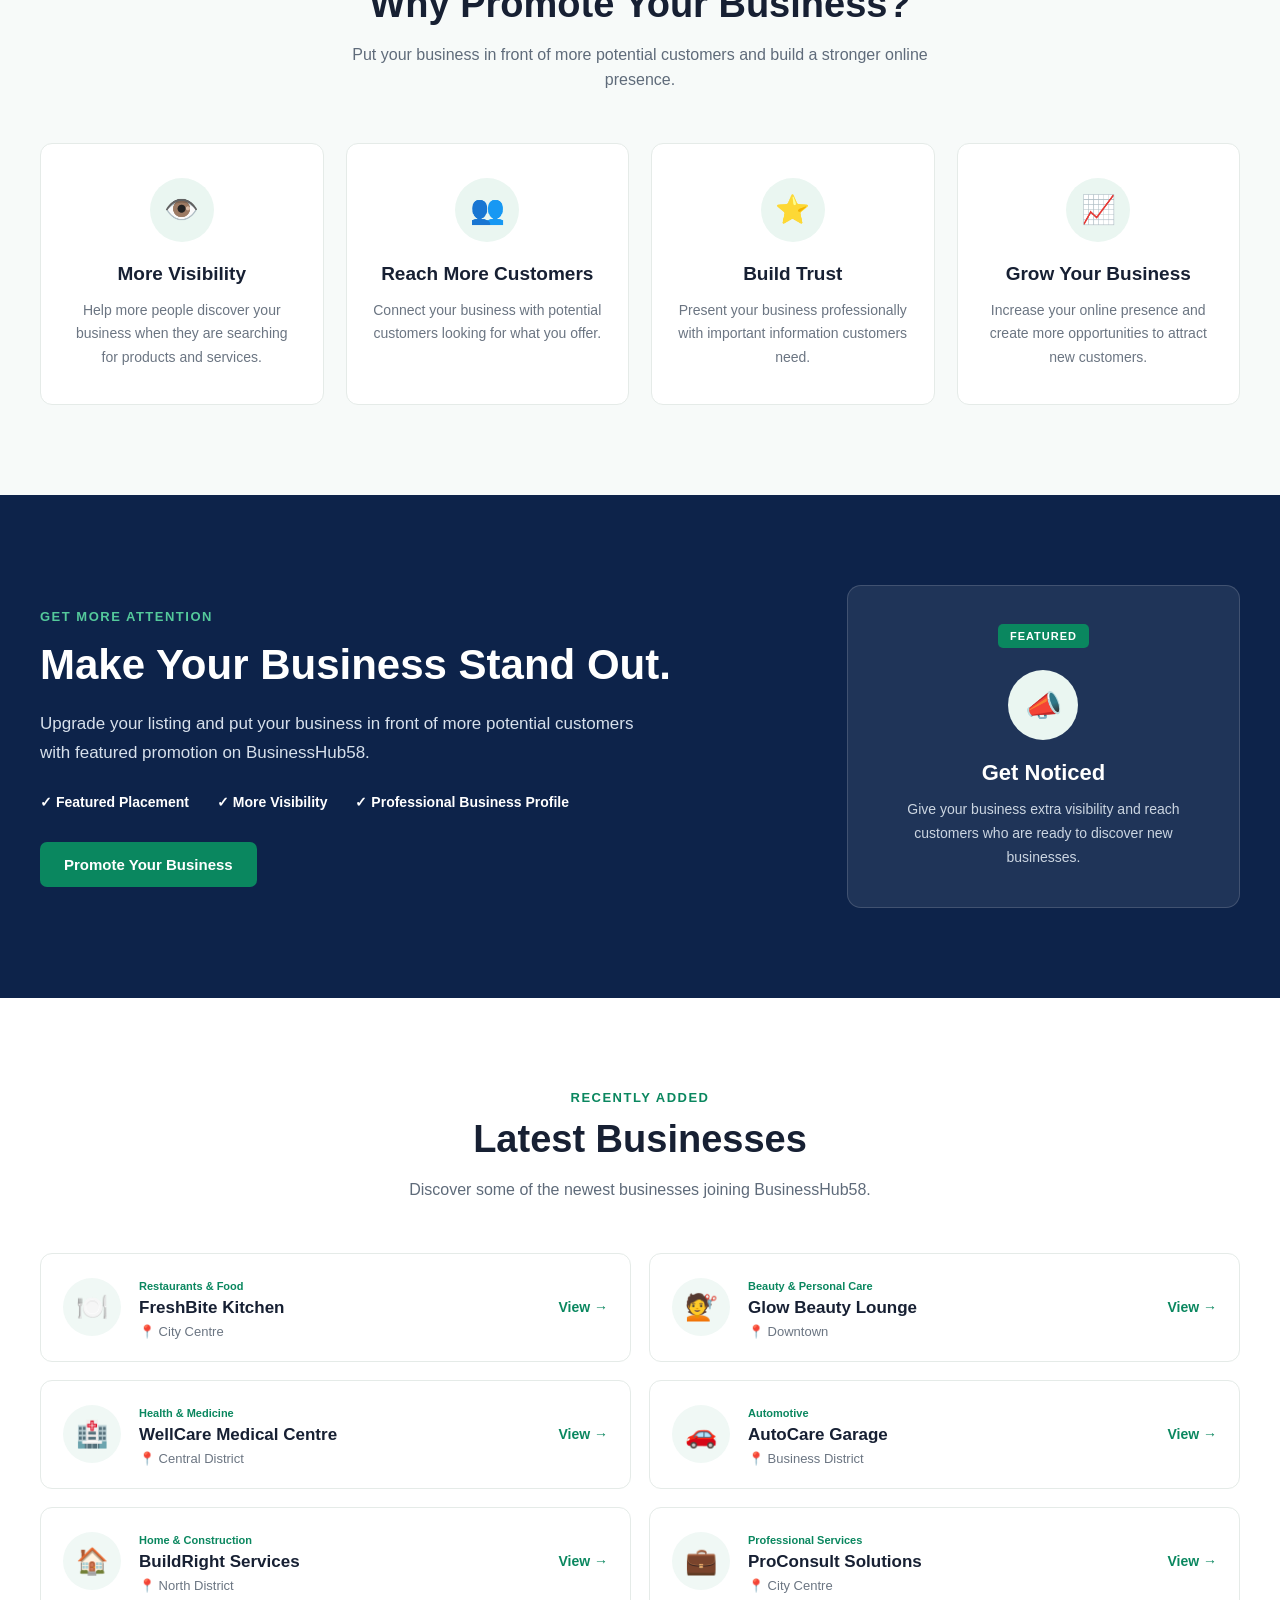
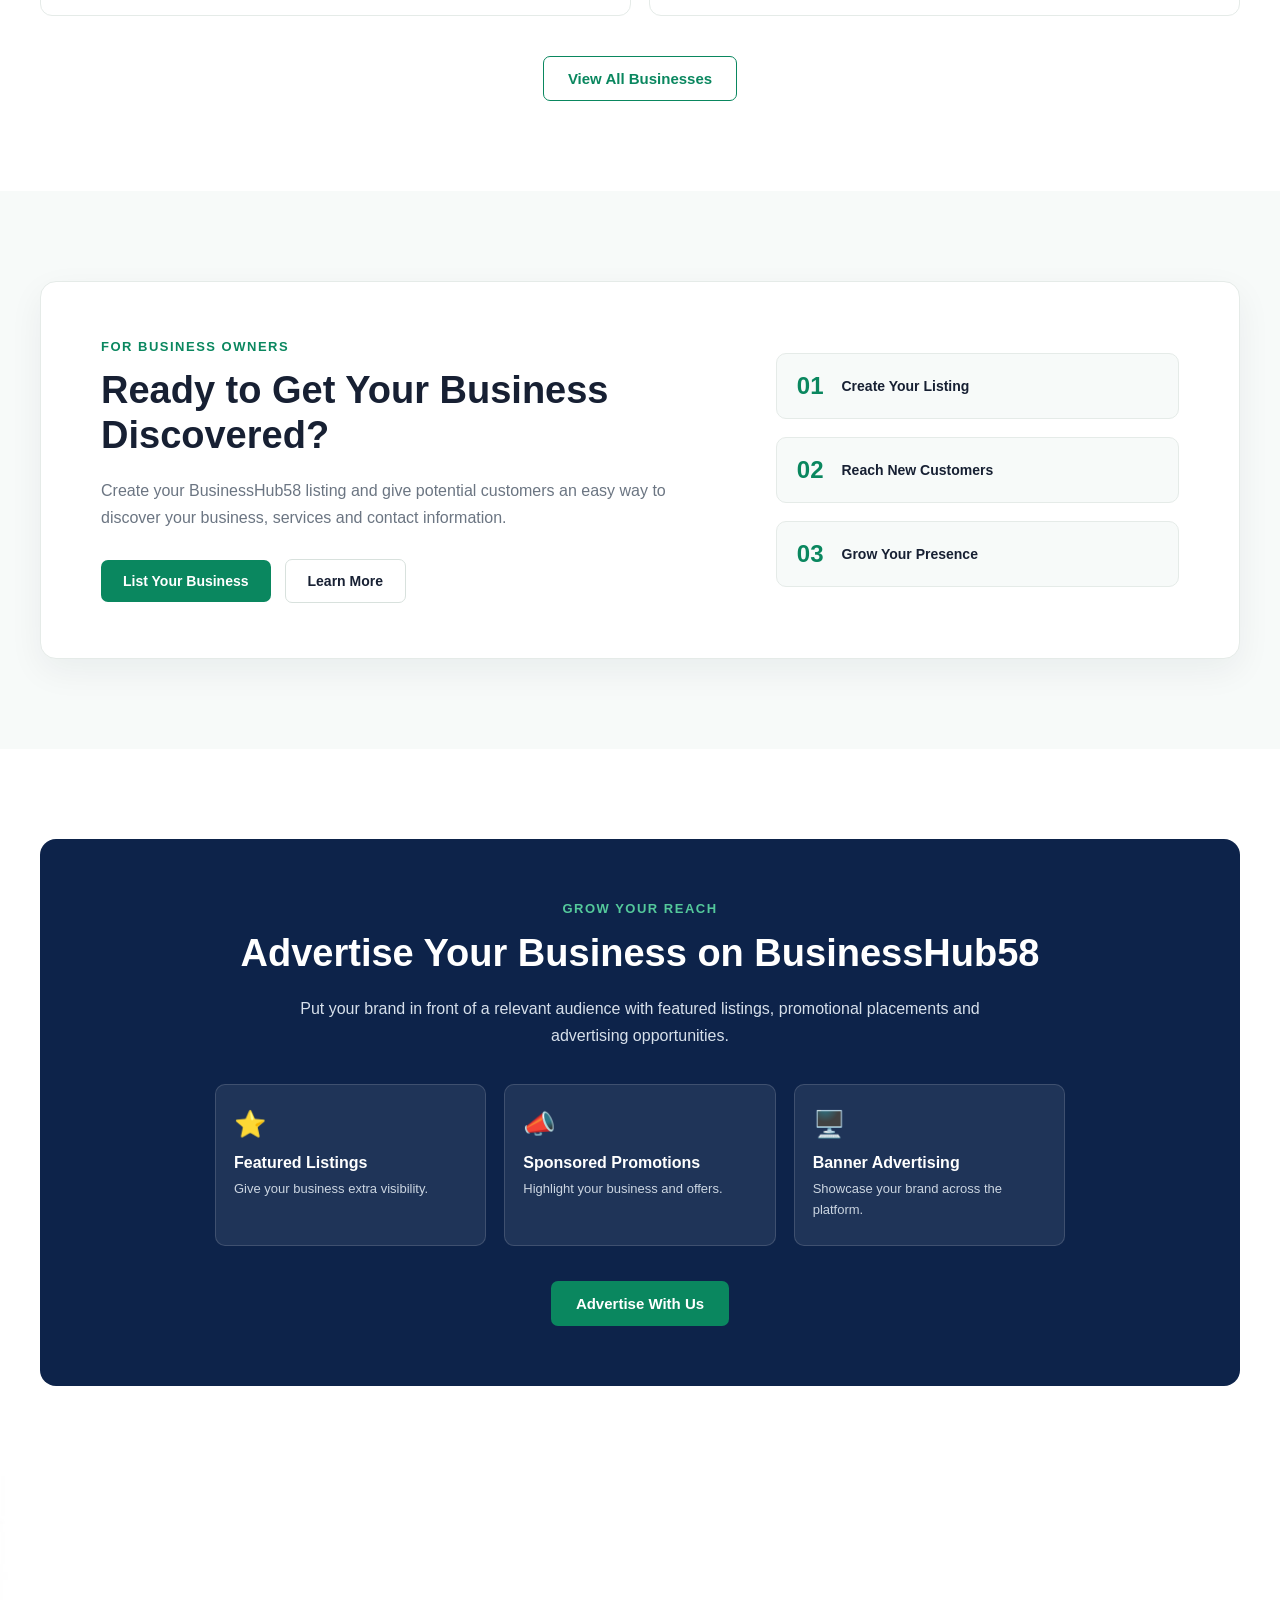
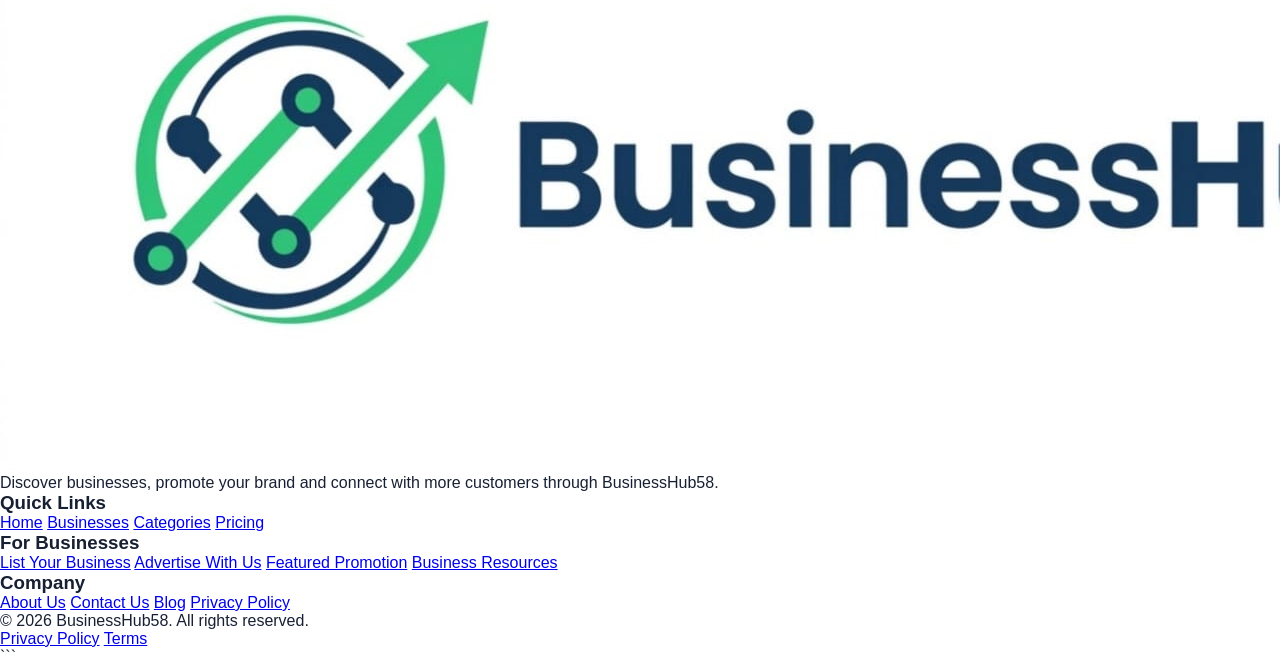
==== commit 9810b658: "Update index.html" ====
--- a/index.html
+++ b/index.html
@@ -660,6 +660,77 @@
 
     </div>
 </section>
+    <!-- Footer -->
+<footer class="footer">
+
+    <div class="footer-container">
+
+        <!-- Footer Brand -->
+        <div class="footer-column footer-brand">
+
+            <a href="index.html" class="footer-logo">
+                <img src="BusinessHub58%20logo.jpg" alt="BusinessHub58">
+            </a>
+
+            <p>
+                Discover businesses, promote your brand and connect
+                with more customers through BusinessHub58.
+            </p>
+
+        </div>
+
+        <!-- Quick Links -->
+        <div class="footer-column">
+
+            <h3>Quick Links</h3>
+
+            <a href="index.html">Home</a>
+            <a href="#">Businesses</a>
+            <a href="#">Categories</a>
+            <a href="#">Pricing</a>
+
+        </div>
+
+        <!-- Business -->
+        <div class="footer-column">
+
+            <h3>For Businesses</h3>
+
+            <a href="#">List Your Business</a>
+            <a href="#">Advertise With Us</a>
+            <a href="#">Featured Promotion</a>
+            <a href="#">Business Resources</a>
+
+        </div>
+
+        <!-- Company -->
+        <div class="footer-column">
+
+            <h3>Company</h3>
+
+            <a href="#">About Us</a>
+            <a href="#">Contact Us</a>
+            <a href="#">Blog</a>
+            <a href="#">Privacy Policy</a>
+
+        </div>
+
+    </div>
+
+    <div class="footer-bottom">
+
+        <p>
+            © 2026 BusinessHub58. All rights reserved.
+        </p>
+
+        <div class="footer-bottom-links">
+            <a href="#">Privacy Policy</a>
+            <a href="#">Terms</a>
+        </div>
+
+    </div>
+
+</footer>
 </body>
 </html>
 ```
--- a/style.css
+++ b/style.css
@@ -898,3 +898,101 @@
     font-size: 14px;
     font-weight: 700;
 }
+/* Advertise With Us Section */
+
+.advertise-section {
+    width: 100%;
+    background: #ffffff;
+    padding: 90px 24px;
+}
+
+.advertise-container {
+    max-width: 1200px;
+    margin: 0 auto;
+    padding: 60px;
+
+    background: #0d234a;
+    border-radius: 16px;
+}
+
+.advertise-content {
+    max-width: 850px;
+    margin: 0 auto;
+    text-align: center;
+}
+
+.advertise-label {
+    display: inline-block;
+    margin-bottom: 15px;
+    color: #54c99b;
+    font-size: 13px;
+    font-weight: 700;
+    letter-spacing: 1.5px;
+}
+
+.advertise-content h2 {
+    margin-bottom: 18px;
+    color: #ffffff;
+    font-size: 38px;
+    line-height: 1.2;
+    font-weight: 800;
+}
+
+.advertise-content > p {
+    max-width: 700px;
+    margin: 0 auto 35px;
+    color: #d7e0eb;
+    font-size: 16px;
+    line-height: 1.7;
+}
+
+.advertise-options {
+    display: grid;
+    grid-template-columns: repeat(3, 1fr);
+    gap: 18px;
+    margin-bottom: 35px;
+}
+
+.advertise-option {
+    padding: 24px 18px;
+    background: rgba(255, 255, 255, 0.08);
+    border: 1px solid rgba(255, 255, 255, 0.14);
+    border-radius: 10px;
+    text-align: left;
+}
+
+.advertise-option-icon {
+    display: block;
+    margin-bottom: 14px;
+    font-size: 26px;
+}
+
+.advertise-option h3 {
+    margin-bottom: 7px;
+    color: #ffffff;
+    font-size: 16px;
+    font-weight: 700;
+}
+
+.advertise-option p {
+    color: #cbd5e1;
+    font-size: 13px;
+    line-height: 1.6;
+}
+
+.advertise-btn {
+    display: inline-block;
+    padding: 14px 25px;
+    border-radius: 7px;
+    background: #0a875f;
+    color: #ffffff;
+    text-decoration: none;
+    font-size: 15px;
+    font-weight: 700;
+    transition: 0.3s ease;
+}
+
+.advertise-btn:hover {
+    background: #12a875;
+    transform: translateY(-2px);
+}
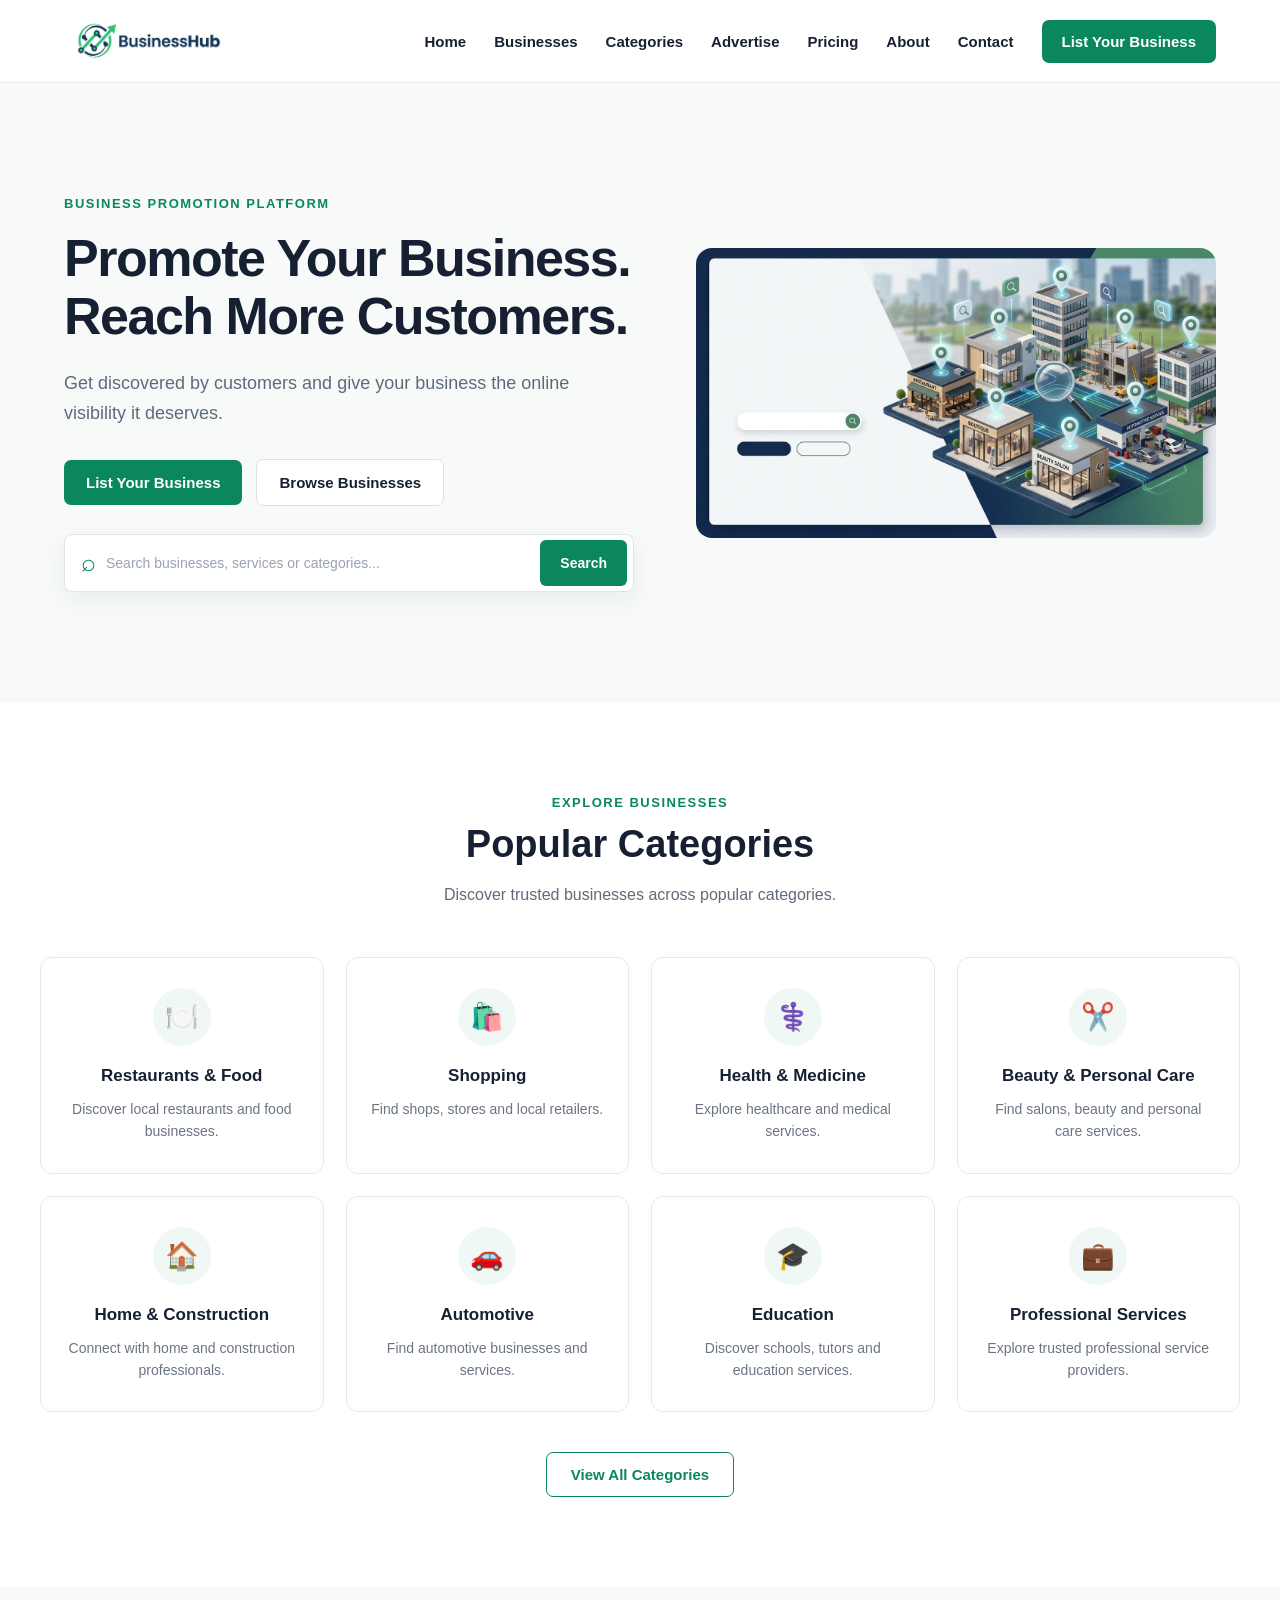
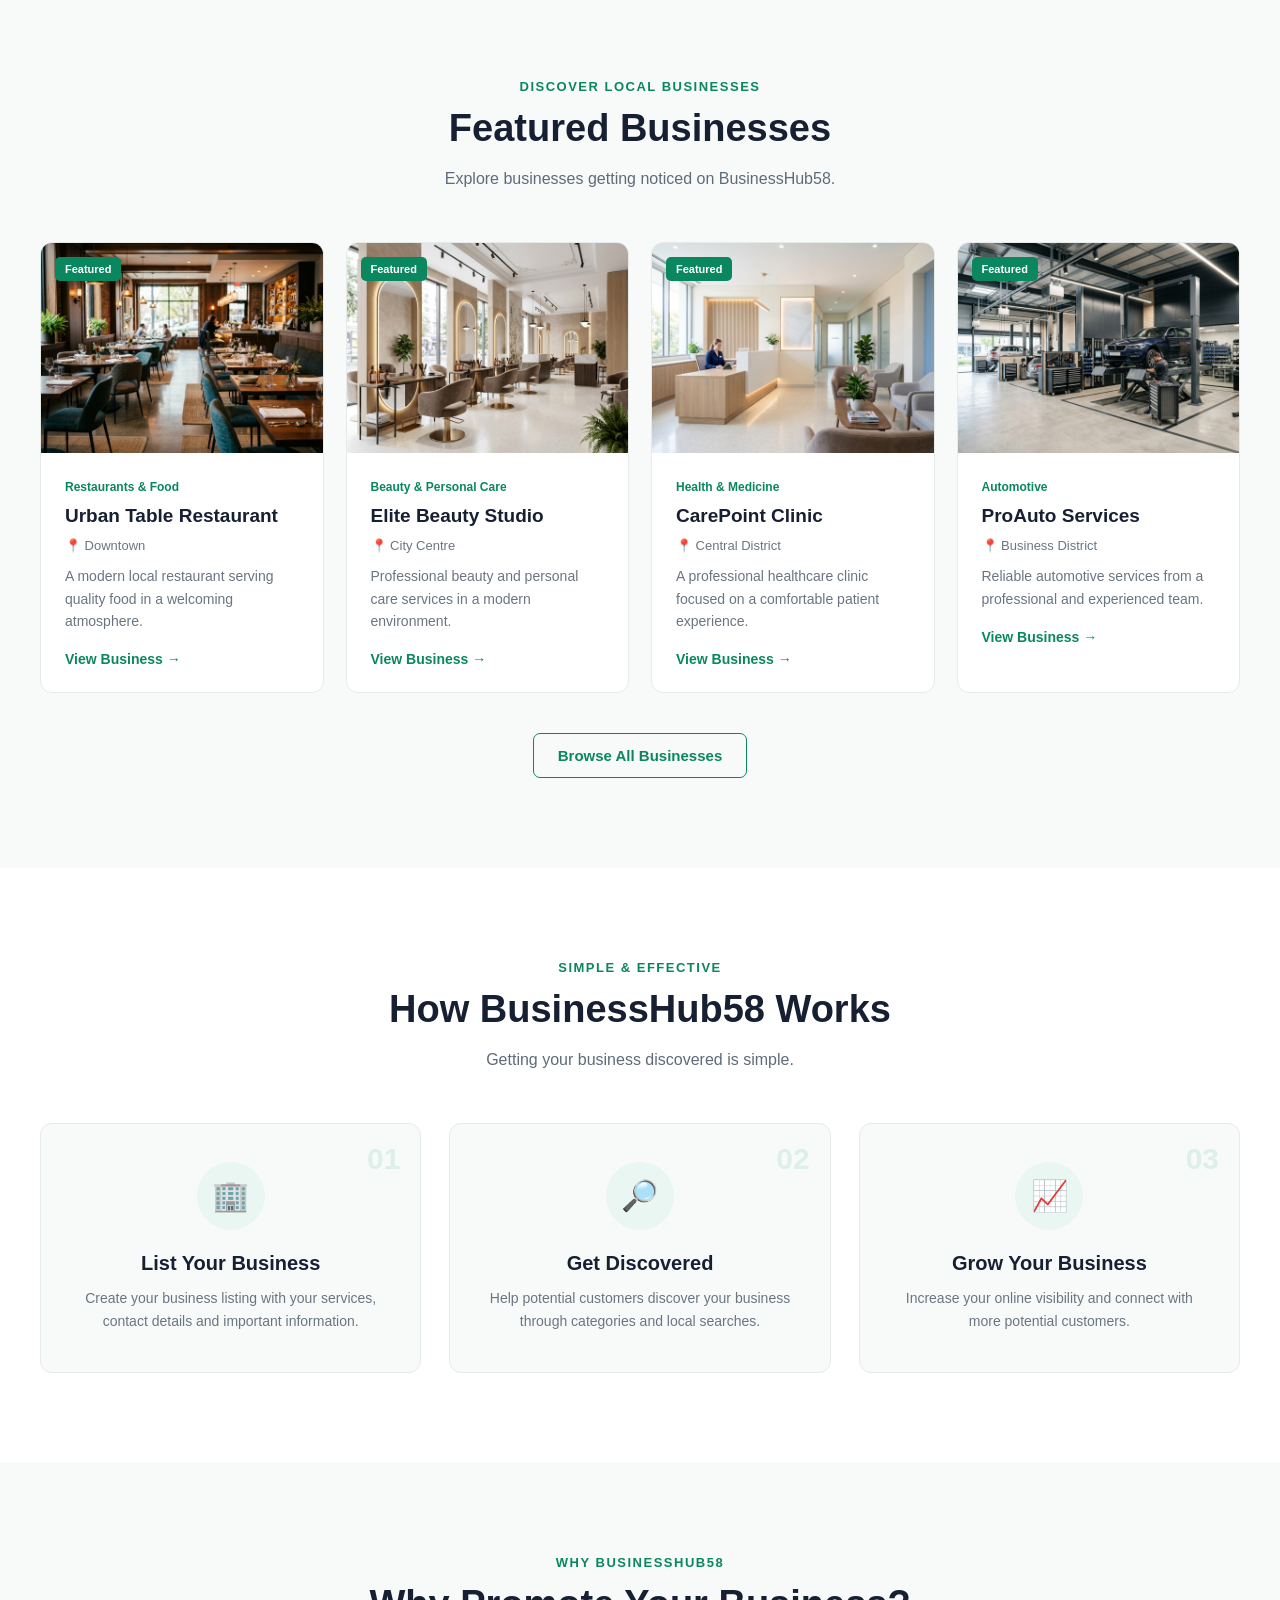
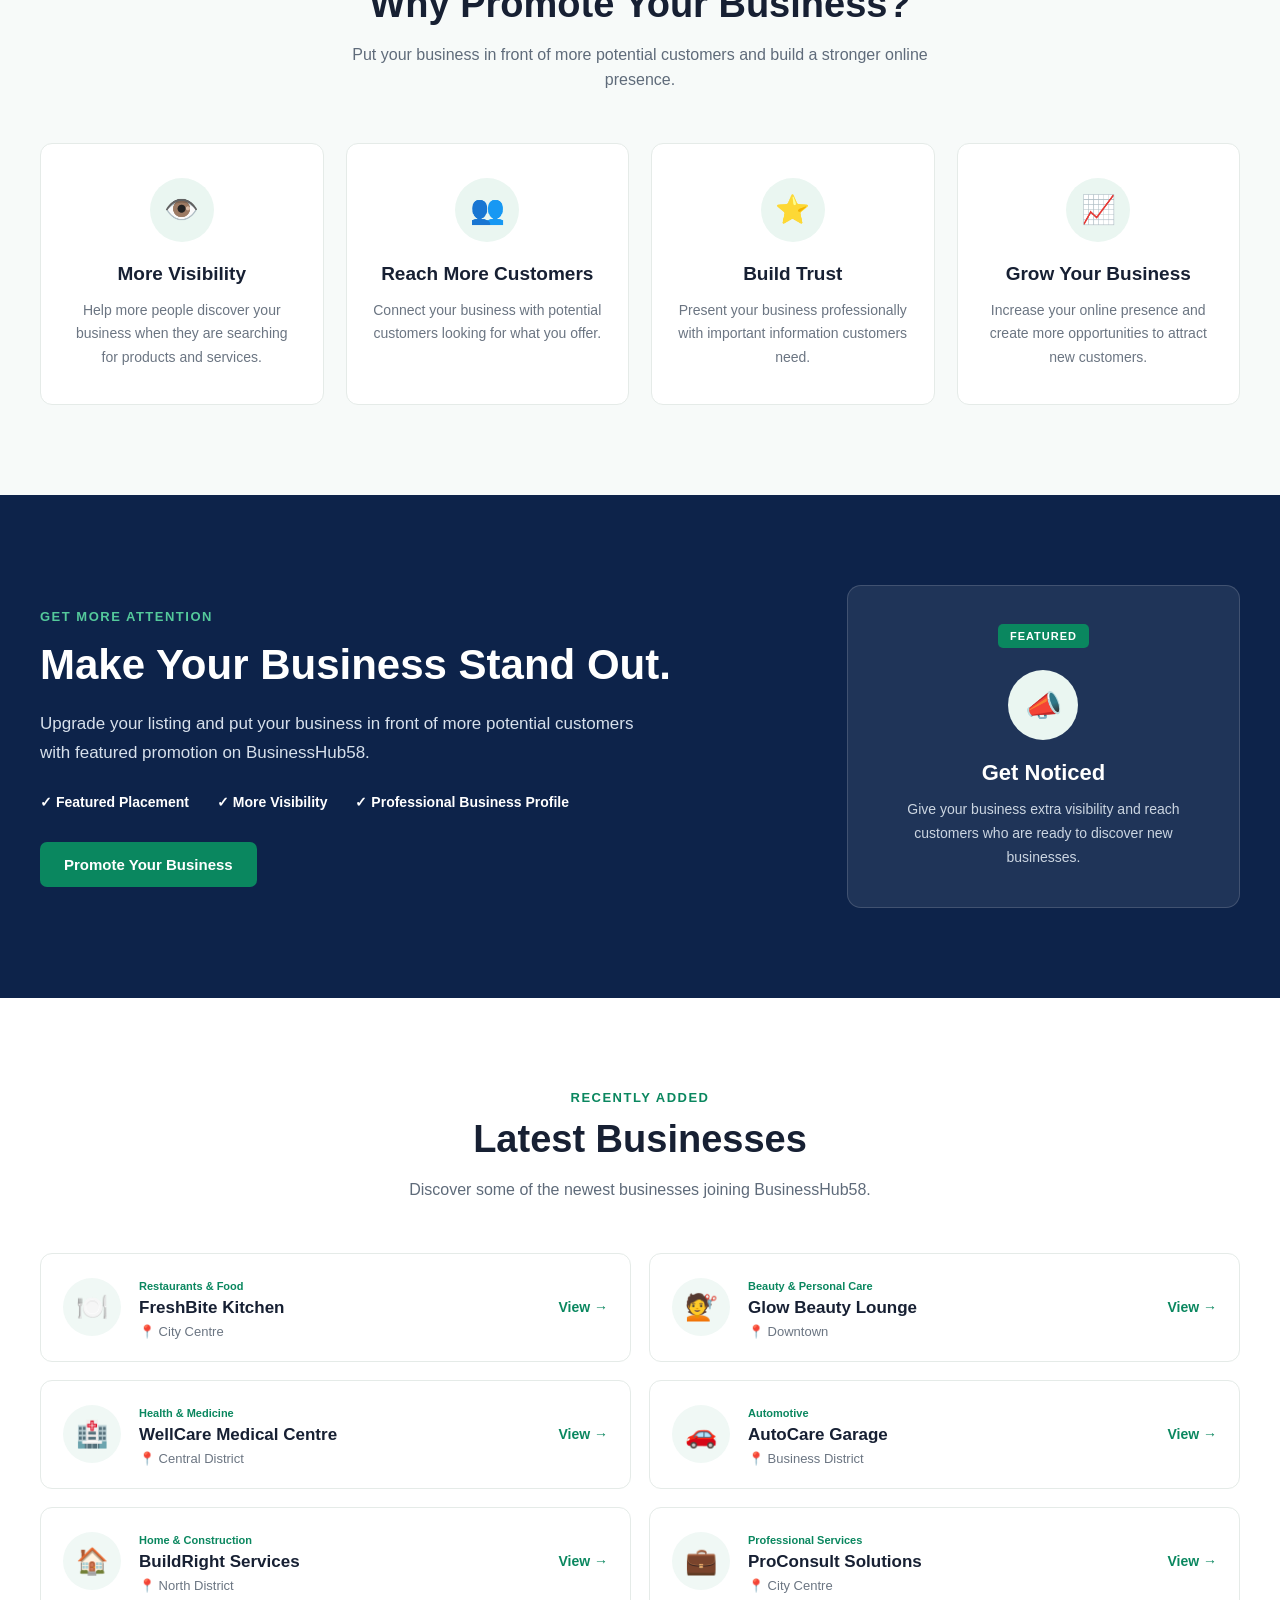
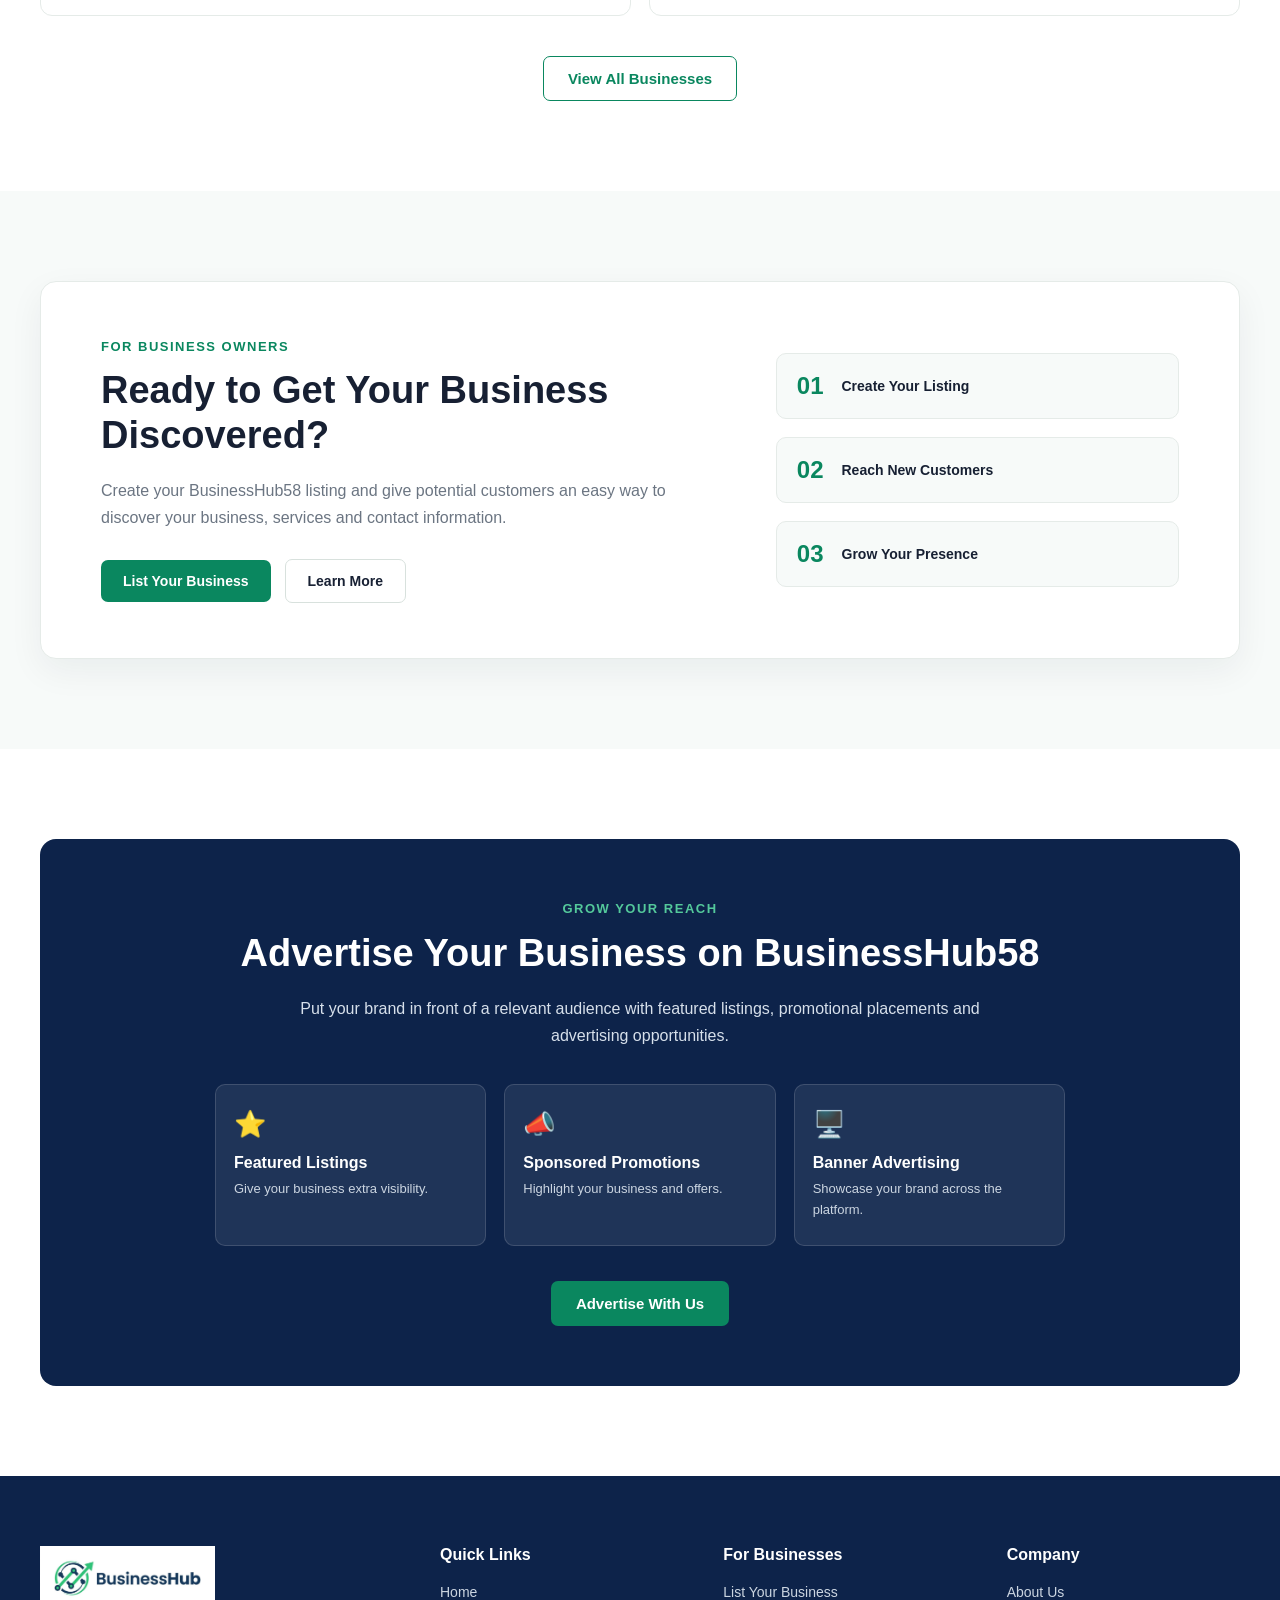
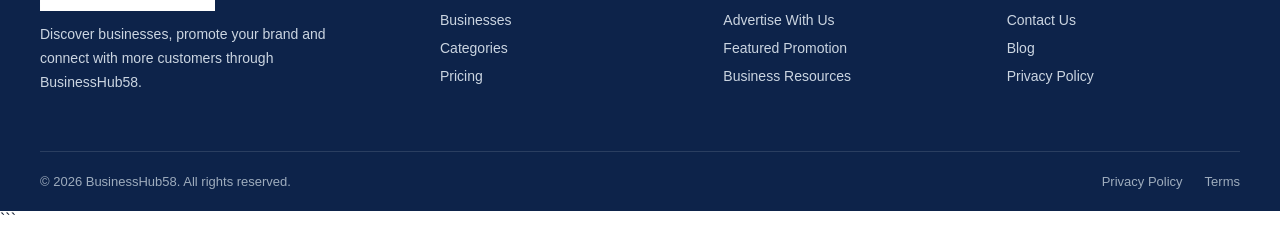
==== commit 02e7008e: "Update index.html" ====
--- a/index.html
+++ b/index.html
@@ -21,16 +21,16 @@
             </a>
 
             <nav class="nav-menu">
-                <a href="index.html">Home</a>
-                <a href="#">Businesses</a>
-                <a href="#">Categories</a>
-                <a href="#">Advertise</a>
-                <a href="#">Pricing</a>
-                <a href="#">About</a>
-                <a href="#">Contact</a>
-
-                <a href="#" class="business-btn">List Your Business</a>
-            </nav>
+    <a href="index.html">Home</a>
+    <a href="businesses.html">Businesses</a>
+    <a href="#">Categories</a>
+    <a href="#">Advertise</a>
+    <a href="#">Pricing</a>
+    <a href="#">About</a>
+    <a href="#">Contact</a>
+
+    <a href="#" class="business-btn">List Your Business</a>
+</nav>
 
         </div>
     </header>
--- a/style.css
+++ b/style.css
@@ -996,3 +996,762 @@
     background: #12a875;
     transform: translateY(-2px);
 }
+/* Footer */
+
+.footer {
+    width: 100%;
+    background: #0d234a;
+    color: #ffffff;
+    padding: 70px 24px 0;
+}
+
+.footer-container {
+    max-width: 1200px;
+    margin: 0 auto;
+    padding-bottom: 55px;
+
+    display: grid;
+    grid-template-columns: 1.5fr 1fr 1fr 1fr;
+    gap: 50px;
+}
+
+.footer-column {
+    display: flex;
+    flex-direction: column;
+}
+
+.footer-brand {
+    max-width: 330px;
+}
+
+.footer-logo {
+    display: inline-block;
+    margin-bottom: 20px;
+}
+
+.footer-logo img {
+    width: 175px;
+    height: auto;
+    display: block;
+}
+
+.footer-brand p {
+    color: #cbd5e1;
+    font-size: 14px;
+    line-height: 1.7;
+}
+
+.footer-column h3 {
+    margin-bottom: 20px;
+    color: #ffffff;
+    font-size: 16px;
+    font-weight: 700;
+}
+
+.footer-column > a {
+    margin-bottom: 12px;
+    color: #cbd5e1;
+    text-decoration: none;
+    font-size: 14px;
+    transition: 0.3s ease;
+}
+
+.footer-column > a:hover {
+    color: #54c99b;
+    transform: translateX(3px);
+}
+
+.footer-bottom {
+    max-width: 1200px;
+    margin: 0 auto;
+    padding: 22px 0;
+
+    display: flex;
+    align-items: center;
+    justify-content: space-between;
+
+    border-top: 1px solid rgba(255, 255, 255, 0.12);
+}
+
+.footer-bottom p {
+    color: #9eacbd;
+    font-size: 13px;
+}
+
+.footer-bottom-links {
+    display: flex;
+    align-items: center;
+    gap: 22px;
+}
+
+.footer-bottom-links a {
+    color: #9eacbd;
+    text-decoration: none;
+    font-size: 13px;
+    transition: 0.3s ease;
+}
+
+.footer-bottom-links a:hover {
+    color: #54c99b;
+}
+/* Responsive / Mobile Optimization */
+
+@media (max-width: 1000px) {
+
+    .nav-menu {
+        gap: 16px;
+    }
+
+    .nav-menu a {
+        font-size: 13px;
+    }
+
+    .business-btn {
+        padding: 11px 15px;
+    }
+
+    .hero-container {
+        gap: 35px;
+    }
+
+    .hero-content h1 {
+        font-size: 44px;
+    }
+
+    .categories-grid,
+    .featured-grid {
+        grid-template-columns: repeat(2, 1fr);
+    }
+
+    .benefits-grid {
+        grid-template-columns: repeat(2, 1fr);
+    }
+
+    .promotion-container {
+        grid-template-columns: 1fr;
+        gap: 45px;
+    }
+
+    .promotion-content {
+        max-width: 800px;
+    }
+
+    .promotion-highlight {
+        max-width: 500px;
+        margin: 0 auto;
+        width: 100%;
+    }
+
+    .owner-container {
+        grid-template-columns: 1fr;
+        gap: 40px;
+    }
+
+    .owner-content {
+        max-width: 800px;
+    }
+
+    .advertise-options {
+        grid-template-columns: 1fr;
+    }
+
+    .footer-container {
+        grid-template-columns: 1.5fr 1fr 1fr;
+    }
+}
+
+
+@media (max-width: 800px) {
+
+    .nav-container {
+        height: auto;
+        min-height: 75px;
+        padding: 16px 20px;
+    }
+
+    .nav-menu {
+        display: none;
+    }
+
+    .hero-container {
+        min-height: auto;
+        padding: 60px 24px;
+        flex-direction: column;
+        text-align: center;
+    }
+
+    .hero-content {
+        max-width: 700px;
+    }
+
+    .hero-content h1 {
+        font-size: 44px;
+    }
+
+    .hero-content p {
+        margin-left: auto;
+        margin-right: auto;
+    }
+
+    .hero-buttons {
+        justify-content: center;
+    }
+
+    .hero-search {
+        margin: 0 auto;
+    }
+
+    .hero-image {
+        max-width: 650px;
+        width: 100%;
+    }
+
+    .steps-grid {
+        grid-template-columns: 1fr;
+        max-width: 600px;
+        margin: 0 auto;
+    }
+
+    .latest-grid {
+        grid-template-columns: 1fr;
+    }
+
+    .footer-container {
+        grid-template-columns: repeat(2, 1fr);
+    }
+}
+
+
+@media (max-width: 600px) {
+
+    .logo img {
+        width: 145px;
+    }
+
+    .hero-container {
+        padding: 45px 18px;
+        gap: 35px;
+    }
+
+    .hero-label {
+        font-size: 11px;
+        letter-spacing: 1px;
+    }
+
+    .hero-content h1 {
+        font-size: 35px;
+        line-height: 1.15;
+    }
+
+    .hero-content p {
+        font-size: 16px;
+        line-height: 1.6;
+    }
+
+    .hero-buttons {
+        flex-direction: column;
+        width: 100%;
+    }
+
+    .primary-btn,
+    .secondary-btn {
+        width: 100%;
+        text-align: center;
+    }
+
+    .hero-search {
+        height: auto;
+        padding: 8px;
+        flex-wrap: wrap;
+    }
+
+    .hero-search input {
+        min-width: 0;
+        height: 42px;
+    }
+
+    .hero-search button {
+        width: 100%;
+        margin-top: 6px;
+    }
+
+    .hero-image {
+        width: 100%;
+    }
+
+    .hero-image img {
+        border-radius: 12px;
+    }
+
+    .categories,
+    .featured-businesses,
+    .how-it-works,
+    .why-promote,
+    .latest-businesses,
+    .promotion-cta,
+    .owner-cta,
+    .advertise-section {
+        padding: 65px 18px;
+    }
+
+    .section-heading {
+        margin-bottom: 35px;
+    }
+
+    .section-heading h2 {
+        font-size: 30px;
+    }
+
+    .section-heading p {
+        font-size: 15px;
+    }
+
+    .categories-grid,
+    .featured-grid,
+    .benefits-grid {
+        grid-template-columns: 1fr;
+    }
+
+    .category-card,
+    .business-card,
+    .benefit-card {
+        max-width: 500px;
+        width: 100%;
+        margin: 0 auto;
+    }
+
+    .business-image {
+        height: 230px;
+    }
+
+    .step-card {
+        padding: 32px 24px;
+    }
+
+    .promotion-container {
+        gap: 35px;
+    }
+
+    .promotion-content h2 {
+        font-size: 31px;
+    }
+
+    .promotion-content > p {
+        font-size: 15px;
+    }
+
+    .promotion-features {
+        flex-direction: column;
+        gap: 10px;
+    }
+
+    .promotion-btn {
+        width: 100%;
+        text-align: center;
+    }
+
+    .owner-container {
+        padding: 38px 24px;
+    }
+
+    .owner-content h2 {
+        font-size: 30px;
+    }
+
+    .owner-content p {
+        font-size: 15px;
+    }
+
+    .owner-buttons {
+        flex-direction: column;
+        width: 100%;
+    }
+
+    .owner-primary-btn,
+    .owner-secondary-btn {
+        width: 100%;
+        text-align: center;
+    }
+
+    .advertise-container {
+        padding: 40px 22px;
+    }
+
+    .advertise-content h2 {
+        font-size: 30px;
+    }
+
+    .advertise-content > p {
+        font-size: 15px;
+    }
+
+    .advertise-options {
+        grid-template-columns: 1fr;
+    }
+
+    .advertise-btn {
+        width: 100%;
+    }
+
+    .footer {
+        padding: 55px 18px 0;
+    }
+
+    .footer-container {
+        grid-template-columns: 1fr;
+        gap: 35px;
+        padding-bottom: 40px;
+    }
+
+    .footer-brand {
+        max-width: 100%;
+    }
+
+    .footer-bottom {
+        flex-direction: column;
+        gap: 15px;
+        text-align: center;
+    }
+
+    .footer-bottom-links {
+        gap: 16px;
+    }
+}
+/* Businesses Page */
+
+/* Businesses Hero */
+
+.businesses-hero {
+    width: 100%;
+    background: #f7faf9;
+    padding: 85px 24px;
+}
+
+.businesses-hero-container {
+    max-width: 900px;
+    margin: 0 auto;
+    text-align: center;
+}
+
+.businesses-label {
+    display: inline-block;
+    margin-bottom: 16px;
+    color: #0a875f;
+    font-size: 13px;
+    font-weight: 700;
+    letter-spacing: 1.5px;
+}
+
+.businesses-hero-container h1 {
+    margin-bottom: 18px;
+    color: #172033;
+    font-size: 46px;
+    line-height: 1.2;
+    font-weight: 800;
+}
+
+.businesses-hero-container > p {
+    max-width: 650px;
+    margin: 0 auto 30px;
+    color: #6b7582;
+    font-size: 17px;
+    line-height: 1.7;
+}
+
+.businesses-search {
+    max-width: 700px;
+    height: 58px;
+    margin: 0 auto;
+    padding: 6px 6px 6px 18px;
+
+    display: flex;
+    align-items: center;
+
+    background: #ffffff;
+    border: 1px solid #dfe6e3;
+    border-radius: 8px;
+    box-shadow: 0 8px 25px rgba(23, 32, 51, 0.07);
+}
+
+.businesses-search input {
+    flex: 1;
+    min-width: 0;
+    height: 100%;
+
+    border: none;
+    outline: none;
+
+    color: #172033;
+    font-size: 14px;
+}
+
+.businesses-search input::placeholder {
+    color: #9aa4af;
+}
+
+.businesses-search button {
+    height: 46px;
+    padding: 0 24px;
+
+    border: none;
+    border-radius: 6px;
+
+    background: #0a875f;
+    color: #ffffff;
+
+    font-size: 14px;
+    font-weight: 700;
+    cursor: pointer;
+}
+
+
+/* Business Directory */
+
+.business-directory {
+    width: 100%;
+    background: #ffffff;
+    padding: 90px 24px;
+}
+
+.directory-container {
+    max-width: 1200px;
+    margin: 0 auto;
+}
+
+.directory-heading {
+    margin-bottom: 40px;
+
+    display: flex;
+    align-items: flex-end;
+    justify-content: space-between;
+    gap: 30px;
+}
+
+.directory-heading > div > span {
+    display: inline-block;
+    margin-bottom: 10px;
+    color: #0a875f;
+    font-size: 13px;
+    font-weight: 700;
+    letter-spacing: 1.5px;
+}
+
+.directory-heading h2 {
+    color: #172033;
+    font-size: 36px;
+    line-height: 1.2;
+    font-weight: 800;
+}
+
+.directory-heading select {
+    min-width: 210px;
+    height: 46px;
+    padding: 0 14px;
+
+    border: 1px solid #dce4e0;
+    border-radius: 7px;
+
+    background: #ffffff;
+    color: #172033;
+
+    font-size: 14px;
+    outline: none;
+    cursor: pointer;
+}
+
+.directory-heading select:focus {
+    border-color: #0a875f;
+}
+
+
+/* Directory Grid */
+
+.directory-grid {
+    display: grid;
+    grid-template-columns: repeat(2, 1fr);
+    gap: 28px;
+}
+
+.directory-card {
+    overflow: hidden;
+
+    background: #ffffff;
+    border: 1px solid #e5ebe8;
+    border-radius: 12px;
+
+    transition: 0.3s ease;
+}
+
+.directory-card:hover {
+    transform: translateY(-5px);
+    border-color: #0a875f;
+    box-shadow: 0 14px 32px rgba(23, 32, 51, 0.08);
+}
+
+.directory-image {
+    position: relative;
+    width: 100%;
+    height: 260px;
+    overflow: hidden;
+}
+
+.directory-image img {
+    width: 100%;
+    height: 100%;
+    object-fit: cover;
+    display: block;
+
+    transition: 0.4s ease;
+}
+
+.directory-card:hover .directory-image img {
+    transform: scale(1.04);
+}
+
+.directory-featured {
+    position: absolute;
+    top: 16px;
+    left: 16px;
+
+    padding: 7px 11px;
+
+    border-radius: 5px;
+
+    background: #0a875f;
+    color: #ffffff;
+
+    font-size: 11px;
+    font-weight: 700;
+}
+
+.directory-content {
+    padding: 26px;
+}
+
+.directory-category {
+    display: inline-block;
+    margin-bottom: 9px;
+
+    color: #0a875f;
+    font-size: 12px;
+    font-weight: 700;
+}
+
+.directory-content h3 {
+    margin-bottom: 9px;
+
+    color: #172033;
+    font-size: 21px;
+    line-height: 1.3;
+    font-weight: 700;
+}
+
+.directory-location {
+    margin-bottom: 13px;
+    color: #6b7582;
+    font-size: 13px;
+}
+
+.directory-content > p:not(.directory-location) {
+    margin-bottom: 20px;
+
+    color: #6b7582;
+    font-size: 14px;
+    line-height: 1.7;
+}
+
+.directory-link {
+    color: #0a875f;
+    text-decoration: none;
+    font-size: 14px;
+    font-weight: 700;
+}
+
+.directory-link:hover {
+    color: #076b4b;
+}
+
+
+/* Businesses Page Responsive */
+
+@media (max-width: 800px) {
+
+    .businesses-hero {
+        padding: 65px 24px;
+    }
+
+    .businesses-hero-container h1 {
+        font-size: 40px;
+    }
+
+    .directory-heading {
+        align-items: flex-start;
+        flex-direction: column;
+    }
+
+    .directory-heading select {
+        width: 100%;
+    }
+
+    .directory-grid {
+        grid-template-columns: 1fr;
+    }
+}
+
+
+@media (max-width: 600px) {
+
+    .businesses-hero {
+        padding: 55px 18px;
+    }
+
+    .businesses-label {
+        font-size: 11px;
+        letter-spacing: 1px;
+    }
+
+    .businesses-hero-container h1 {
+        font-size: 32px;
+        line-height: 1.15;
+    }
+
+    .businesses-hero-container > p {
+        font-size: 15px;
+    }
+
+    .businesses-search {
+        height: auto;
+        padding: 8px;
+        flex-wrap: wrap;
+    }
+
+    .businesses-search input {
+        width: 100%;
+        height: 44px;
+    }
+
+    .businesses-search button {
+        width: 100%;
+        margin-top: 6px;
+    }
+
+    .business-directory {
+        padding: 65px 18px;
+    }
+
+    .directory-heading h2 {
+        font-size: 30px;
+    }
+
+    .directory-image {
+        height: 230px;
+    }
+
+    .directory-content {
+        padding: 22px;
+    }
+
+    .directory-content h3 {
+        font-size: 19px;
+    }
+}
